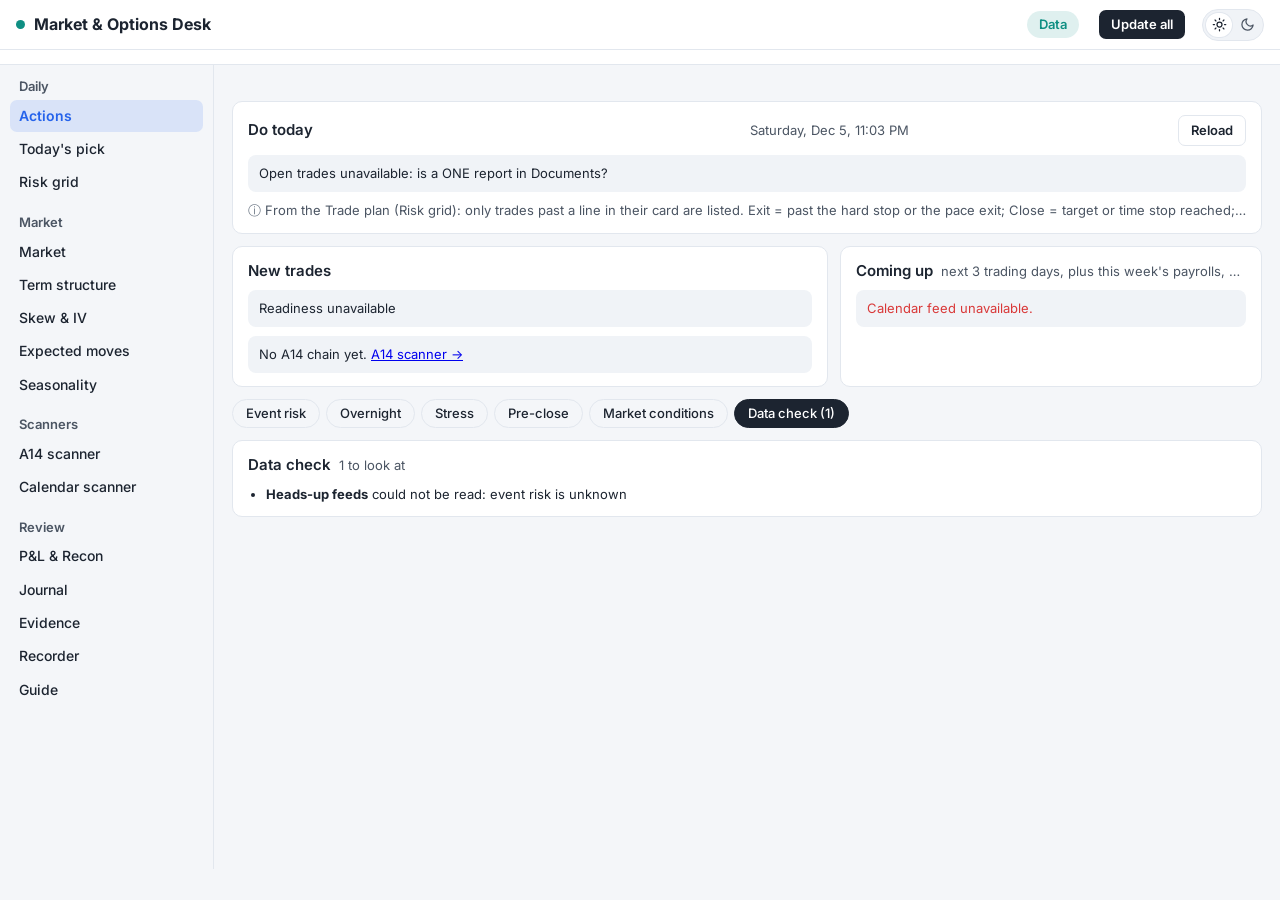
==== web/index.html @ e13d053c "Read either ONE report; add whole positions and frozen R for the journal ONE's Summary and Detail re" ====
<!doctype html>
<html lang="en">
<head>
<meta charset="utf-8">
<meta name="viewport" content="width=device-width,initial-scale=1">
<title>Market &amp; Options Desk</title>
<link rel="icon" href="data:,">
<link rel="stylesheet" href="https://fonts.googleapis.com/css2?family=Inter:wght@400;500;600;700&family=JetBrains+Mono:wght@400;500&display=swap">
<link rel="stylesheet" href="style.css">
<link rel="stylesheet" href="compact.css">
<link rel="stylesheet" href="vixcond.css">
<link rel="stylesheet" href="desk.css">
<script>try { const t = localStorage.getItem("od.theme"); if (t === "light" || t === "dark") document.documentElement.dataset.theme = t; } catch (e) {}</script>
</head>
<body class="desk">
<div class="wrap">
  <header class="top">
    <button type="button" class="ghost" id="navBtn" aria-label="Open menu">☰</button>
    <div class="brand"><span class="bdot"></span><h1>Market &amp; Options Desk</h1></div>
    <button type="button" id="freshBar" class="datapill" title="date of every data source, and the last update">Data</button>
    <div id="cloudSlot"></div>
    <div class="updbox"><button type="button" id="updBtn" title="Refresh every data source now: TWS positions and chains, index bars, ETFs, CBOE, calendar">Update all</button><span class="small" id="updMeta" role="button" tabindex="0" title="click for each source's result"></span></div>
    <button type="button" class="themeBtn" id="themeBtn" role="switch" aria-checked="false" aria-label="Dark mode"><span class="sun"><svg viewBox="0 0 24 24" fill="none" stroke="currentColor" stroke-width="2" stroke-linecap="round"><circle cx="12" cy="12" r="4"/><path d="M12 2v2M12 20v2M4.9 4.9l1.4 1.4M17.7 17.7l1.4 1.4M2 12h2M20 12h2M4.9 19.1l1.4-1.4M17.7 6.3l1.4-1.4"/></svg></span><span class="moon"><svg viewBox="0 0 24 24" fill="none" stroke="currentColor" stroke-width="2" stroke-linecap="round" stroke-linejoin="round"><path d="M21 12.8A9 9 0 1 1 11.2 3a7 7 0 0 0 9.8 9.8z"/></svg></span></button>
  </header>
  <aside class="side" id="sideNav"><nav class="tabs" role="tablist" aria-label="Sections">
      <div class="ngroup" role="group" aria-label="Daily"><span>Daily</span><button role="tab" data-tab="actions" aria-selected="true">Actions<span class="nbadge" id="nb-actions"></span></button><button role="tab" data-tab="pick">Today's pick<span class="nbadge" id="nb-pick"></span></button><button role="tab" data-tab="risk">Risk grid<span class="nbadge" id="nb-risk"></span></button></div>
      <div class="ngroup" role="group" aria-label="Market"><span>Market</span><button role="tab" data-tab="market">Market<span class="nbadge" id="nb-market"></span></button><button role="tab" data-tab="today">Term structure<span class="nbadge" id="nb-today"></span></button><button role="tab" data-tab="skew">Skew &amp; IV<span class="nbadge" id="nb-skew"></span></button><button role="tab" data-tab="em">Expected moves<span class="nbadge" id="nb-em"></span></button><button role="tab" data-tab="season">Seasonality<span class="nbadge" id="nb-season"></span></button></div>
      <div class="ngroup" role="group" aria-label="Scanners"><span>Scanners</span><button role="tab" data-tab="a14">A14 scanner<span class="nbadge" id="nb-a14"></span></button><button role="tab" data-tab="cal">Calendar scanner<span class="nbadge" id="nb-cal"></span></button></div>
      <div class="ngroup" role="group" aria-label="Review"><span>Review</span><button role="tab" data-tab="pnl">P&amp;L &amp; Recon<span class="nbadge" id="nb-pnl"></span></button><button role="tab" data-tab="journal">Journal<span class="nbadge" id="nb-journal"></span></button><button role="tab" data-tab="evidence">Evidence<span class="nbadge" id="nb-evidence"></span></button><button role="tab" data-tab="rec">Recorder<span class="nbadge" id="nb-rec"></span></button><button role="tab" data-tab="guide">Guide<span class="nbadge" id="nb-guide"></span></button></div>
  </nav></aside>
  <div class="readybar" id="readyBar"><span class="lbl">Trade readiness</span><span class="small muted">working it out…</span></div>
  <section class="panel modalp" id="updPanel" hidden><header><h2>Data and updates</h2><button type="button" class="ghost mclose">Close</button></header><div id="freshList"></div><div id="updBody"></div></section>
  <section class="panel modalp" id="rdPanel" hidden><header><h2>Why this size</h2><button type="button" class="ghost mclose">Close</button></header><div id="rdBody"></div><h3>Size rules: term structure × trend</h3><div id="acMatrix"></div></section>

  <!-- MARKET (former Market Desk) -->
  <section class="tab" id="tab-actions">
    <div class="achead" id="acHead"></div>
    <div class="row" id="acFilt" style="gap:12px"></div>
    <div id="acPreLine"></div>
    <div class="grid" id="acGrid">
      <section class="panel c12"><header><h2>Do today</h2><span class="small muted" id="acDoMeta"></span><span class="small muted" id="acWhen" style="margin-left:auto"></span><button type="button" class="ghost" id="acReload">Reload</button></header><div id="acDo"></div>
        <p class="note">From the Trade plan (Risk grid): only trades past a line in their card are listed. Exit = past the hard stop or the pace exit; Close = target or time stop reached; Decide = at the decide line (adjust only if the gates say yes); Exit at next green = slow trade. Flags, not orders: the desk never sends orders.</p></section>
      <section class="panel c7"><header><h2>New trades</h2><span class="small muted" id="acNewMeta"></span></header><div id="acNew"></div><div id="acIdeas"></div></section>
      <section class="panel c5"><header><h2>Coming up</h2><span class="small muted">next 3 trading days, plus this week's payrolls, CPI, FOMC and elections · US dates</span></header><div id="acComing"></div></section>
      <div class="c12"><div class="grid" data-subs data-closed id="acMore">
        <section class="panel c12" data-sub="Event risk"><header><h2>Event risk</h2><span class="small muted" id="acEvMeta"></span></header><div id="acEvent"><div class="state loading">Reading the calendars…</div></div></section>
        <section class="panel c12" data-sub="Overnight"><header><h2>Overnight and pre-session</h2><span class="small muted" id="acNightMeta"></span><button type="button" class="ghost" id="acHdRefresh">Refresh</button></header><div id="acNight"><div class="state loading">Reading futures…</div></div></section>
        <section class="panel c12" data-sub="Stress"><header><h2>Stress signals</h2><span class="small muted" id="acStressMeta"></span></header><div id="acStress"><div class="state loading">Counting signals…</div></div></section>
        <section class="panel c12" data-sub="Pre-close"><header><h2>Pre-close checklist</h2><span class="small muted" id="acPreMeta"></span></header><div id="acPre"><div class="state loading">Reading the book…</div></div></section>
        <section class="panel c12" data-sub="Market conditions"><header><h2>Market conditions</h2><span class="small muted">every signal today, and what entries in the same conditions made since 2009</span></header><div id="acCond"></div></section>
        <section class="panel c12" data-sub="Orders &amp; alerts"><header><h2>Orders &amp; alerts to have in TWS</h2><span class="small muted" id="acOrdMeta">one GTC target close and two price alerts per open trade</span></header><div id="acOrders"></div></section>
        <section class="panel c12" data-sub="Data check"><header><h2>Data check</h2><span class="small muted" id="acChkMeta"></span></header><div id="acChecks"></div></section>
      </div></div>
    </div>
  </section>

  <section class="tab" id="tab-market" hidden>
    <iframe id="mdFrame" src="/market" title="Market" style="width:100%;border:0;display:block;min-height:300px" scrolling="no"></iframe>
  </section>

  <!-- TERM STRUCTURE -->
  <section class="tab" id="tab-today" hidden>
    <div class="strip" id="todayStrip"></div>
    <div class="grid" data-subs id="tab-today-grid">
      <section class="panel c6" data-sub="Now"><header><h2>SPX term structure</h2><span class="small muted">CBOE fixed-maturity vol indices</span></header><div class="chart" id="termCurve"></div><div id="termLegend"></div></section>
      <section class="panel c6" data-sub="Now"><header><h2>VIX / VIX3M</h2><span class="small muted">2 years · dashed lines at 0.834, 0.90 and 1.00</span></header><div class="chart" id="ratioChart"></div><p class="note" id="ratioNote"></p></section>
      <section class="panel c12" data-sub="Gates"><header><h2>Strategy gates</h2><span class="small muted">rule checks folded in from your Calendar-Scanner · information only</span></header><div class="cards" id="gates"></div></section>
      <section class="panel c12" data-sub="History"><header><h2>Front vs 30-day vs 3-month vol</h2><span class="small muted">VIX9D, VIX, VIX3M · 2 years</span></header><div class="chart" id="vixHist"></div><div id="vixLegend"></div></section>
    </div>
  </section>

  <!-- CALENDAR -->
  <section class="tab" id="tab-cal" hidden>
    <div class="panel">
      <form class="row" id="calForm">
        <label class="lbl" for="calSym">Underlying</label>
        <select id="calSym"><option>SPX</option><option>RUT</option></select>
        <label class="lbl" for="calRank">Rank by</label>
        <select id="calRank">
          <option value="contango">Contango (back − front IV)</option>
          <option value="z">Contango z-score (maturity-matched)</option>
          <option value="fwd_premium">Forward premium (fwd vol − front IV)</option>
          <option value="fwd_vs_rv">Forward vol − realized 20d</option>
        </select>
        <label class="lbl" for="fmin">Front DTE</label><input id="fmin" type="number" value="3" min="1" max="120"> – <input id="fmax" type="number" value="45" min="1" max="200">
        <label class="lbl" for="gmin">Gap</label><input id="gmin" type="number" value="5" min="1" max="120"> – <input id="gmax" type="number" value="60" min="1" max="200">
        <button type="submit">Scan</button>
        <span class="small muted" id="calMeta"></span>
      </form>
    </div>
    <div class="grid" data-subs id="tab-cal-grid">
      <section class="panel c5" data-sub="Scanner"><header><h2>Pair heatmap</h2><span class="small muted" id="heatNote">rows = front expiry, columns = back expiry · click a cell</span></header><div class="chart" id="heat"></div><div id="heatLegend"></div></section>
      <section class="panel c7 scrollp" data-sub="Scanner"><header><h2>Top pairs</h2><span class="small muted">click a column to sort · click a row for history</span></header><div id="pairTable"></div><div id="calZNote"></div>
        <p class="note">Contango = back ATM IV − front ATM IV. Forward vol = the vol implied between the two expiries, √((σ²ᵦTᵦ − σ²ꜰTꜰ)/(Tᵦ − Tꜰ)); forward premium = forward vol − front IV. Z-score compares today's contango for the same front/back maturities with the last year: from CBOE's VIX9D…VIX1Y curve for SPX now, and from your own recorded surface once 20 sessions exist (RUT needs recorded history). Debit = ATM put calendar from the snapshot's mids.</p></section>
      <section class="panel modalp" id="pairPanel" hidden><header><h2>Selected pair</h2><button type="button" class="ghost mclose">Close</button></header><div id="pairBox"></div></section>
      <section class="panel c12" data-sub="Gates"><header><h2>Strategy gates</h2></header><div class="cards" id="calGates"></div></section>
      <section class="panel c12" data-sub="Your calendars"><header><h2>Your open calendars</h2><span class="small muted">IV at your own strikes and the releases ahead · information only: the plan, gates and size call don't read it</span></header><div id="calMine"></div></section>
    </div>
  </section>

  <!-- SKEW -->
  <section class="tab" id="tab-skew" hidden>
    <div class="panel"><form class="row" id="skewForm">
      <label class="lbl" for="skSym">Underlying</label><select id="skSym"><option>SPX</option><option>RUT</option></select>
      <label class="lbl" for="skTen">Maturity</label><select id="skTen"><option value="14">14 days</option><option value="30" selected>30 days</option><option value="45">45 days</option><option value="60">60 days</option></select>
      <button type="submit">Show</button><span class="small muted" id="skMeta"></span></form></div>
    <div class="grid" data-subs id="tab-skew-grid">
      <section class="panel c12" data-sub="Metrics"><header><h2>Recorded surface metrics</h2><span class="small muted">from your daily snapshots · z-scores start after 20 sessions</span></header><div class="kv" id="skCur"></div></section>
      <section class="panel c12" data-sub="Metrics"><header><h2>Long-history proxies</h2><span class="small muted">available today: IBKR IV30 (5 years) and CBOE indices</span></header><div class="kv" id="skProxy"></div></section>
      <section class="panel c6" data-sub="Charts"><header><h2>Vol by expiry today</h2><span class="small muted">ATM, 25Δ / 10Δ put, 25Δ call</span></header><div class="chart" id="skTerm"></div><div id="skTermLegend"></div></section>
      <section class="panel c6" data-sub="Charts"><header><h2>History</h2><select id="skHistSel" aria-label="History series"></select></header><div class="chart" id="skHist"></div></section>
    </div>
  </section>

  <!-- RISK GRID -->
  <section class="tab" id="tab-risk" hidden>
    <div class="panel">
      <form class="row" id="riskForm" onsubmit="return false">
        <label class="lbl" for="rkAcct">Account</label><select id="rkAcct"><option value="">All</option></select>
        <label class="lbl" for="rkDays">Date</label><input id="rkDays" type="range" min="0" max="60" value="7" step="1"><span class="mono small" id="rkDaysTxt"></span>
        <label class="lbl" for="rkVol">IV shift</label><input id="rkVol" type="range" min="-10" max="10" value="0" step="1"><span class="mono small" id="rkVolTxt"></span>
        <label class="lbl" for="rkRange">Range ±</label><select id="rkRange"><option value="4">4%</option><option value="6">6%</option><option value="8" selected>8%</option><option value="12">12%</option><option value="20">20%</option></select>
        <label class="lbl" for="rkBeta">RUT beta</label><input id="rkBeta" type="number" value="1.2" min="0" max="3" step="0.1">
        <button id="rkRefresh" type="button">Refresh marks from TWS</button>
        <span class="small muted" id="rkMeta"></span>
      </form>
    </div>
    <div id="rkStale"></div>
    <div class="strip" id="rkStrip"></div>
    <div class="grid" data-subs id="tab-risk-grid">
      <section class="panel c12" data-sub="Open trades"><header><h2>Open trades</h2><span class="small muted">returns as % of ONE margin · today's return = change since the prior close (last session when the market is shut) · click a row for its risk graph</span></header><div id="rkTable"></div></section>
      <section class="panel c12" data-sub="Trade plan"><header><h2>Trade plan</h2><span class="small muted">target, decide line, hard stop, time stop and whether an adjustment is allowed, per open trade · % of ONE margin · flags, not orders</span></header><div id="rkPlan"></div></section>
      <section class="panel c12" data-sub="Capital use"><header><h2>Capital use</h2><span class="small muted">margin and days tied up by DTE at entry · return per day held, against your closed A14s</span></header><div id="rkCapital"></div></section>
      <section class="panel c12" data-sub="Book graph"><header><h2>Whole book vs market move</h2><span class="small muted" id="rkBookNote">SPX moves x%, RUT moves beta × x%, stocks move x%</span></header><div class="chart" id="rkBook"></div><div id="rkBookLegend"></div></section>
      <section class="panel c12" data-sub="What-if"><header><h2>Book what-if</h2><span class="small muted" id="rkWiMeta"></span><label class="lbl" for="rkWiDays">Horizon</label><select id="rkWiDays"><option value="1">1 day</option><option value="7" selected>1 week</option><option value="14">2 weeks</option><option value="30">1 month</option></select></header><div id="rkWi"></div></section>
      <section class="panel c12" data-sub="Gap what-if"><header><h2>Gap what-if</h2><span class="small muted" id="rkGapMeta"></span></header><div id="rkGap"></div></section>
      <div class="c12" data-sub="Trade cards" id="rkGroups"></div>
      <section class="panel modalp" id="rkDetailPanel" hidden><header><h2 id="rkDetailTitle">Trade</h2><button type="button" class="ghost" id="rkClose">Close</button></header><div class="chart" id="rkDetailChart"></div><div id="rkDetailLegend"></div><div id="rkDetailLegs"></div></section>
    </div>

    <p class="note">Positions and trade grouping from your newest ONE report, Summary or Detail; marks and implied vols from TWS (read-only). P&amp;L now = ONE's realised P&amp;L and commissions + open legs at TWS mid. Curves reprice each open leg with Black-Scholes at its own IV (sticky strike), no rates or dividends; the solid line is today, dashed is the chosen date, the thin line is the trade's first expiry. Margin is ONE's figure.</p>
  </section>

  <!-- P&L AND RECONCILIATION (folded in from TWS Matcher) -->
  <!-- TODAY'S PICK -->
  <section class="tab" id="tab-pick" hidden>
    <div class="panel"><form class="row" id="pkForm">
      <label class="lbl" for="pkExit">Exit after</label><input id="pkExit" type="number" value="14" min="2" max="60"> days
      <label class="lbl" for="pkVol">Odds from</label><select id="pkVol"><option value="rv20">realised 20d</option><option value="iv">implied (ATM)</option></select>
      <button type="submit">Update</button><button type="button" class="ghost" id="pkFetch">Fetch chain from TWS</button>
      <span class="small muted" id="pkMeta"></span></form></div>
    <section class="panel"><header><h2>VIX conditions</h2><span class="small muted">what VIX, SPX, RUT and credit are doing now, what followed historically, and the size that implies</span></header><div id="vcBody"></div></section>
    <div id="pkBody"></div>
  </section>

  <!-- EXPECTED MOVES -->
  <section class="tab" id="tab-em" hidden>
    <div class="panel"><div class="row"><button type="button" id="emRefresh">Refresh from TWS</button><span class="small muted" id="emMeta"></span>
      <span class="small muted">Every underlying you hold (open ONE trades + stock positions). 1σ = spot × ATM IV × √(days/365); your strikes are shown in σ from spot.</span></div></div>
    <div class="grid" id="emBody" data-subs></div>
  </section>

  <!-- SEASONALITY -->
  <section class="tab" id="tab-season" hidden>
    <div class="panel"><form class="row" id="seForm">
      <label class="lbl" for="seSym">Index</label><select id="seSym"><option value="SPX">S&amp;P 500</option><option value="NDX">Nasdaq-100</option><option value="RUT">Russell 2000</option><option value="DJI">Dow Jones</option><option value="VIX">VIX (points)</option></select>
      <label class="lbl" for="seYears">Years</label><select id="seYears"><option value="10">last 10</option><option value="20" selected>last 20</option><option value="30">last 30</option><option value="50">last 50</option><option value="0">all</option></select>
      <label class="lbl" for="seCycle">Which years</label><select id="seCycle"><option value="all">every year</option><option value="same">same presidential-cycle year as now</option></select>
      <span class="small muted" id="seMeta"></span></form></div>
    <div class="strip" id="seStrip"></div>
    <div class="grid" data-subs id="tab-season-grid">
      <section class="panel c8" data-sub="Path &amp; ahead"><header><h2>Seasonal path vs this year</h2><span class="small muted">% from the prior year's close, by trading day · hover for the date</span></header><div class="chart" id="sePath"></div><div id="sePathLegend"></div></section>
      <section class="panel c4" data-sub="Path &amp; ahead"><header><h2>From today's date</h2><span class="small muted" id="seFwdNote"></span></header><div id="seFwd"></div></section>
      <section class="panel c6" data-sub="Months"><header><h2>Average month</h2><span class="small muted">mean return · % of years up · realised vol · VIX change</span></header><div id="seMonths"></div></section>
      <section class="panel c6" data-sub="Months"><header><h2>Every year, every month</h2><span class="small muted">monthly return % · this year on top</span></header><div class="tbl" id="seTable"></div></section>
      <section class="panel c6" data-sub="Days &amp; cycle"><header><h2>Turn of the month</h2><span class="small muted">average daily return on the last 5 and first 5 trading days</span></header><div id="seTom"></div></section>
      <section class="panel c6" data-sub="Days &amp; cycle"><header><h2>Weekday · presidential cycle</h2></header><div id="seWd"></div><div id="seCyc" style="margin-top:8px"></div></section>
    </div>
  </section>

  <!-- A14 SCANNER -->
  <section class="tab" id="tab-a14" hidden>
    <div class="panel">
      <form class="row" id="a14Form">
        <label class="lbl" for="a14Sym">Underlying</label><select id="a14Sym"><option value="SPX,RUT">SPX + RUT</option><option>SPX</option><option>RUT</option></select>
        <label class="lbl" for="a14Dmin">DTE</label><input id="a14Dmin" type="number" value="14" min="1" max="200"> – <input id="a14Dmax" type="number" value="45" min="1" max="200">
        <label class="lbl" for="a14Exit" title="days until you plan to close or roll; blank = your typical hold for that entry DTE, from your closed A14s">Exit after</label><input id="a14Exit" type="number" value="" placeholder="your hold" min="1" max="120"> days
        <label class="lbl" for="a14Vol" title="volatility for the odds at the exit date">Odds from</label><select id="a14Vol"><option value="rv20">realised 20d</option><option value="iv">implied (ATM)</option><option value="custom">custom %</option></select><input id="a14VolC" type="number" value="15" min="3" max="80" hidden>
        <label class="lbl" for="a14Cr" title="minimum net credit per lot in points; -1 allows up to a 1-point debit">Min credit</label><input id="a14Cr" type="number" value="-1" step="0.5">
        <label class="lbl" for="a14UpLo" title="where the upper long sits, % from spot">Upper long</label><input id="a14UpLo" type="number" value="-1.5" step="0.5"> to <input id="a14UpHi" type="number" value="1" step="0.5"> %
        <label class="lbl" for="a14Sort">Rank by</label><select id="a14Sort"></select>
        <label class="small"><input type="checkbox" id="a14Usual"> your usual shapes only</label>
        <button type="submit">Scan</button><button type="button" id="a14Fetch">Fetch chain from TWS</button>
      </form>
      <div class="small muted note" id="a14Meta" style="margin-top:6px"></div>
      <div class="small muted note" id="a14DteNote">DTE defaults to 14–45: your closed A14s earned far more per day held there than at 46+ DTE (per-day numbers below, from the Journal). Widen it to compare: the per-day column uses your real holding period for each entry DTE.
        Ranked by default on <b>Since 2009 %/day</b>: each candidate's strikes, in units of today's implied move, rebuilt on every past Friday at the same DTE (in today's VIX/VIX3M band when it has 80+ entries) and managed with your Trade plan exits (+5/+7% target, −20% stop, 2 DTE, slow exit), after costs. The E/risk columns are today's one-path model odds; history is the better guide to how a shape behaves when the market moves.</div>
      <div id="a14Trend" style="margin-top:10px"></div>
    </div>
    <div class="grid" data-subs id="tab-a14-grid">
      <section class="panel c4" data-sub="Scanner"><header><h2>Where the edge is</h2><span class="small muted" id="a14HeatNote"></span></header><div class="chart" id="a14Heat"></div></section>
      <section class="panel c8 scrollp" data-sub="Scanner"><header><h2>Top setups</h2><span class="small muted">put BWB, 1 lot = +1 upper / −2 short / +1 lower · $ per lot · click a column to rank, a row for its risk graph</span></header><div id="a14Table"></div>
        <p class="note">Priced from a live TWS chain (frozen closing quotes outside market hours): own IV from mids off the put-call-parity forward, one smile per expiry, every leg priced from it. The exit scenario holds each strike's IV (sticky strike) and lets time pass; the odds use a lognormal with the chosen volatility, which understates crash risk, so check the −1σ and Stress columns and the risk graph too. Stress = index −5% by the exit date with every strike's IV 5 points higher, a typical sell-off. Exit date = your average days held for that entry DTE (Journal) unless you type one. "Your usual" = upper long within ±1% of spot and short 0.5–3.5% below, like your A14 entries in ONE. Risk = the loss below the lower wing (or the debit, if larger).</p></section>
      <section class="panel modalp" id="a14DetailPanel" hidden><header><h2>Selected setup</h2><button type="button" class="ghost mclose">Close</button></header><div id="a14Detail"></div></section>
      <section class="panel c12" data-sub="Your history"><header><h2>Your A14 history</h2><span class="small muted">entries from your newest ONE report</span></header><div id="a14Hist"><div class="state">Loading…</div></div></section>
    </div>
  </section>

  <section class="tab" id="tab-pnl" hidden>
    <div class="panel"><div class="row">
      <span class="small muted" id="plMeta"></span>
      <button type="button" id="plRefresh">Refresh from TWS</button>
      <label class="lbl" for="plUnit">Show</label><select id="plUnit"><option value="usd">$</option><option value="pct">% of NAV</option></select>
    </div></div>
    <div class="strip" id="plStrip"></div>
    <div class="grid" data-subs id="tab-pnl-grid">
      <section class="panel c12" data-sub="Weekly"><header><h2>Weekly P&amp;L by account · change in NAV</h2><span class="small muted">Change in each account's net liquidation value, Monday–Friday (US dates) · % of NAV at the start of the week · hover a cell for its days and IBKR's own daily figure</span></header><div id="plWeekly"></div></section>
      <section class="panel c6" data-sub="Weekly"><header><h2>Monthly</h2><span class="small muted">same daily P&amp;L, by calendar month</span></header><div id="plMonthly"></div></section>
      <section class="panel c6" data-sub="Weekly"><header><h2>NAV</h2><span class="small muted">at each close, from IBKR's statement where Flex has it, so it can differ from the TWS capture in the strip above</span></header><div class="chart" id="plNav"></div><div id="plNavLegend"></div></section>
      <section class="panel c12" data-sub="Today"><header><h2>Today by ticker</h2><span class="small muted">In account currency (AUD) · marked to market: each contract's value now minus its value at the last close, plus cash from today's fills · <span id="plTickerNote"></span></span></header><div class="tcards" id="plTicker"></div></section>
      <section class="panel c12" data-sub="Reconciliation"><header><h2>Reconciliation · ONE vs IBKR</h2><span class="small muted" id="rcMeta"></span></header><div id="rcBody"></div></section>
      <section class="panel c12" data-sub="Fills &amp; ONE import"><header><h2>Fills · last 7 days</h2><span class="small muted">every IBKR execution this app has seen, kept even after TWS forgets them · matched to your open ONE trades</span></header>
        <div class="row" id="oneImport"></div><div id="rcFills"></div></section>
    </div>
    <p class="note">History: 27 Aug – 9 Oct from TWS Matcher's captures, then recorded by this app every session (final capture 16:15 ET; overnight refreshes settle that session's NAV). A session neither app captured shows in the weekly notes; its P&amp;L lands in the next captured day. US market holidays are not counted.</p>
  </section>

  <!-- JOURNAL -->
  <section class="tab" id="tab-journal" hidden>
    <div class="panel"><div class="row">
      <select id="jnStrategy"></select><select id="jnTicker"></select><select id="jnGroup"></select>
      <select id="jnResult"><option value="">wins and losses</option><option value="win">wins</option><option value="loss">losses</option></select>
      <input type="text" id="jnSearch" placeholder="search name, note or trade id" style="max-width:260px">
      <span class="small muted" id="jnMeta"></span>
    </div></div>
    <div class="strip" id="jnStrip"></div>
    <div class="grid" data-subs id="tab-journal-grid">
      <section class="panel c4" data-sub="Trades"><header><h2>Closed trades</h2><span class="row" style="gap:6px"><select id="jnSort" aria-label="Sort"><option value="date">newest first</option><option value="pnl">biggest win first</option><option value="worst">biggest loss first</option><option value="ret">best return first</option></select><span class="small muted" id="jnCount"></span></span></header>
        <div class="jlist" id="jnList"></div><span class="small muted">click a folder to fold it · ↑ ↓ to move through trades</span></section>
      <section class="panel c8" data-sub="Trades"><header><h2 id="jnDetailTitle">Select a trade</h2></header><div id="jnDetailBody"></div></section>
      <section class="panel c7" data-sub="Overview"><header><h2>Cumulative P&amp;L of closed trades</h2><span class="small muted">by close date (US)</span></header><div class="chart" id="jnCum"></div></section>
      <section class="panel c5" data-sub="Overview"><header><h2>Days held vs return</h2><span class="small muted">colour = strategy · size = margin · hover for the note</span></header><div class="chart" id="jnScatter"></div></section>
      <section class="panel c5" data-sub="Overview"><header><h2>By strategy</h2><span class="small muted">total P&amp;L · trades · win rate · average return</span></header><div id="jnStrat"></div></section>
      <section class="panel c7" data-sub="Overview"><header><h2>By month and strategy</h2></header><div id="jnMonths"></div></section>
      <section class="panel c12" data-sub="Overview"><header><h2>Capital pace by month closed</h2><span class="small muted">return on margin per day held · entry DTE · days held · against your pace target</span></header><div id="jnPace"></div></section>

    </div>
  </section>

  <!-- EVIDENCE -->
  <section class="tab" id="tab-evidence" hidden>
    <div class="panel"><form class="row" onsubmit="return false"><label class="lbl" for="evNextDay"><input type="checkbox" id="evNextDay"> Next-day entry</label><span class="small muted" id="evLagNote">conditions and backtest fills on the same close</span></form></div>
    <div class="grid" data-subs id="tab-evidence-grid">
      <section class="panel c12" data-sub="Summary"><header><h2>Your calendar-family trades vs conditions at entry</h2><span class="small muted" id="evMeta"></span></header>
        <div class="kv" id="evStrat"></div><div class="chart" id="evStratChart"></div><p class="note" id="evNote"></p></section>
      <section class="panel c7" data-sub="Summary"><header><h2>Entry condition vs P&amp;L</h2><select id="evFeat" aria-label="Condition"></select></header><div class="chart" id="evScatter"></div>
        <div class="legend"><span><i class="box" style="background:var(--up)"></i>winner</span><span><i class="box" style="background:var(--down)"></i>loser</span><span class="muted">dot size = |P&amp;L|</span></div></section>
      <section class="panel c5" data-sub="Summary"><header><h2>Which condition separated losers?</h2></header><div id="evFeatTable"></div></section>
      <section class="panel c12" data-sub="Trades"><header><h2>Trades</h2><span class="small muted">losers first</span></header><div id="evTrades"></div></section>
      <section class="panel c12" data-sub="Since 2009"><header><h2>Your rules replayed since 2009 (model backtest)</h2><span class="small muted" id="btMeta"></span><button type="button" class="ghost" id="btRefresh">Recompute</button></header><div id="btSummary"><div class="state">Loading…</div></div></section>
      <section class="panel c12" data-sub="Since 2009"><header><h2>A14: exit rules by entry DTE</h2><span class="small muted">every Friday entry, after costs</span></header><div id="btRules"></div></section>
      <section class="panel c12" data-sub="Since 2009"><header><h2>Year by year</h2><span class="small muted">average return per trade by entry year, after costs · hover a bar for the numbers · 2026 outlined</span></header>
        <div class="grid" style="gap:10px"><div class="c4"><h3 class="small">A14 SPX 45 DTE (revised exits)</h3><div class="chart" id="btYrA14SPX"></div></div><div class="c4"><h3 class="small">A14 RUT 45 DTE (revised exits)</h3><div class="chart" id="btYrA14RUT"></div></div><div class="c4"><h3 class="small">SPX calendar, every weekday (card exits)</h3><div class="chart" id="btYrCal"></div></div></div></section>
      <section class="panel c7" data-sub="Since 2009"><header><h2>A14 by term structure at entry</h2><select id="btBandSel" aria-label="Underlying and DTE"></select></header><div id="btBands"></div></section>
      <section class="panel c5" data-sub="Since 2009"><header><h2>Worst A14 entries (no stop)</h2></header><div id="btWorst"></div></section>
      <section class="panel c7" data-sub="Since 2009"><header><h2>TimeEdge calendar by VIX/VIX3M at entry</h2><span class="small muted">card exits</span></header><div id="btCal"></div></section>
      <section class="panel c5" data-sub="Since 2009"><header><h2>Re-centring by rule vs leaving it</h2></header><div id="btManaged"></div></section>
      <section class="panel c12" data-sub="Next-day check"><header><h2>Same-close vs next-day entry</h2><span class="small muted">the same signals, filled one session later · after costs</span></header><div id="btNext"><div class="state">Loading…</div></div></section>
    </div>
  </section>

  <!-- RECORDER -->
  <section class="tab" id="tab-rec" hidden>
    <div class="grid">
      <section class="panel c6"><header><h2>Recorder</h2></header>
        <div class="kv" id="recKv"></div>
        <div class="row"><button id="btnRecord" type="button">Record now</button><button id="btnHist" type="button" class="ghost">Refresh CBOE history</button><button id="btnTws" type="button" class="ghost">Test TWS connection</button><span class="small" id="recMsg"></span></div>
        <p class="note">Records SPX and RUT once per US session at the scheduled time while this app and TWS are running. Connects with a separate client ID, read-only. A recording takes about 2 minutes.</p></section>
      <section class="panel c6"><header><h2>Data held</h2></header><div id="recInv"></div></section>
      <section class="panel c12" id="snapPanel"><header><h2>Cloud snapshot</h2><span class="small muted">your trade views on the GitHub copy, encrypted on this laptop with your passphrase</span></header>
        <div class="kv" id="snapKv"></div>
        <form class="row" id="snapKeyForm" autocomplete="off"><label class="lbl" for="snapP1">Passphrase</label><input type="password" id="snapP1" autocomplete="new-password" minlength="12" style="width:200px">
          <label class="lbl" for="snapP2">Again</label><input type="password" id="snapP2" autocomplete="new-password" minlength="12" style="width:200px">
          <button type="submit">Set passphrase</button><button type="button" class="ghost" id="snapPub">Publish now</button><span class="small" id="snapMsg"></span></form>
        <p class="note">What goes up: Risk grid with the last TWS marks, Trade plan, Capital use, Journal, Evidence, P&amp;L &amp; Recon, account summary, the last recorded calendar / skew / expected-move / A14 scans (default settings) and today's pick. Account numbers, e-mail addresses and local paths are replaced before encryption; the passphrase never leaves this laptop and is not stored (only a key derived from it, in data/). The ciphertext is pushed to the repo's <i>snapshot</i> branch automatically whenever something it shows changes (at most every 20 minutes); the cloud page asks for the passphrase once per browser session. Use at least 12 characters, ideally four or more unrelated words: the ciphertext is public, so the passphrase is the only protection. Setting a new passphrase re-encrypts on the next publish and locks every browser that remembered the old one.</p></section>
      <section class="panel c12" id="flexPanel"><header><h2>IBKR Flex statements</h2><span class="small muted">official daily NAV, deposits and commissions, read once a day</span></header>
        <div class="kv" id="flexKv"></div>
        <form class="row" id="flexKeyForm" autocomplete="off"><label class="lbl" for="flexToken">Token</label><input type="password" id="flexToken" autocomplete="off" style="width:260px">
          <label class="lbl" for="flexQuery">Query ID</label><input type="text" id="flexQuery" inputmode="numeric" autocomplete="off" style="width:110px">
          <button type="submit">Save and import</button><button type="button" class="ghost" id="flexRun">Import now</button><span class="small" id="flexMsg"></span></form>
        <p class="note">The token and Query ID stay on this laptop in data/ and go only to IBKR; the desk can't show them again, so saving new ones replaces them. A statement can only be read: it can't trade. Each day's statement comes out the next morning, and <i>Update all</i> collects it. Its NAV replaces the desk's own capture of that day, and its deposits and transfers come off the P&amp;L. A token lasts at most a year: when it expires this panel turns red and <i>Data check</i> flags it.</p></section>
      <section class="panel c12"><header><h2>Log</h2></header><pre class="log" id="recLog"></pre></section>
    </div>
  </section>
  <!-- GUIDE -->
  <section class="tab guide" id="tab-guide" hidden>
    <div class="panel">
      <h2>Start in three steps</h2>
      <div class="steps">
        <div><b>1</b><h3>Read the size</h3><p>The ribbon at the top gives the size for new trades today. Press <i>Why</i> for the reasons and the size rules.</p></div>
        <div><b>2</b><h3>Work through Actions</h3><p><i>Do today</i> lists the trades past a line, <i>New trades</i> says what's open, <i>Coming up</i> shows the next 3 trading days, plus any payrolls, CPI, FOMC or election later in the week. The ribbon's <i>Event risk</i> chip opens the heads-up tabs.</p></div>
        <div><b>3</b><h3>Place orders in TWS</h3><p>You place every order yourself. The desk only reads from TWS: it never sends, changes or cancels an order.</p></div>
      </div>
      <nav class="gtoc">
        <a href="#g-start">Set-up</a><a href="#g-daily">Daily routine</a><a href="#g-ready">Trade readiness</a><a href="#g-heads">Event risk &amp; overnight</a><a href="#g-market">Market</a><a href="#g-vol">Term structure, Calendar scanner, Skew</a>
        <a href="#g-risk">Risk grid</a><a href="#g-em">Expected moves</a><a href="#g-a14">A14 scanner</a><a href="#g-pnl">P&amp;L &amp; Recon</a>
        <a href="#g-evid">Evidence &amp; Recorder</a><a href="#g-gloss">Glossary</a><a href="#g-trouble">If something looks wrong</a>
      </nav>
    </div>

    <div class="grid" data-subs id="tab-guide-grid">
      <section class="panel c6" id="g-start" data-sub="Start here"><header><h2>Set-up</h2></header>
        <ol>
          <li><b>It starts on its own</b> from login, at <span class="mono">http://127.0.0.1:8810</span>. Opening TradingView or TWS opens the page.</li>
          <li><b>TWS must be running</b> for live data. Without it the desk shows the last saved data and falls back to free sources.</li>
          <li><b>Update all</b> refreshes every source in turn. It also runs by itself every 15 minutes while the US market is open and hourly otherwise. The Data pill shows each source's date and last result.</li>
          <li><b>ONE:</b> export the Summary or Detail Report each day to Documents. The desk reads whichever is newest for your book; the Journal's fill-level figures (entry risk, peak risk, adjustments) come from the newest Detail Report.</li>
          <li><b>Finding your way:</b> the sidebar badges show what's live and ⓘ notes open on a click. The sun and moon switch sets light or dark mode.</li>
          <li><b>Cloud copy:</b> market views are public. Your trades stay locked until you press the snapshot chip at the top and enter your passphrase. They are as of the snapshot, and Update all, TWS refreshes and the Recorder are laptop only.</li>
        </ol>
      </section>

      <section class="panel c6" id="g-daily" data-sub="Start here"><header><h2>Daily routine (10 minutes)</h2></header>
        <ol>
          <li><b>Ribbon</b>: read the size for each structure, and the <i>Event risk</i> chip beside it (green, amber or red, with the stress count and any alerts). If the Data pill is amber, something is older than the last close.</li>
          <li><b>Actions</b>: work down <i>Do today</i>, <i>New trades</i> and <i>Coming up</i>. Under them, the <i>Event risk</i>, <i>Overnight</i>, <i>Stress</i>, <i>Pre-close</i>, <i>Market conditions</i>, <i>Orders &amp; alerts</i> and <i>Data check</i> tabs open on a click, and a second click closes them. Data check opens by itself when something is out of date; Pre-close opens by itself from 14:30 to 16:00 ET.</li>
          <li><b>P&amp;L &amp; Recon</b>: <i>Reconciliation</i> should say <i>Quantities match</i> for both accounts. If not, fix ONE before trusting the Risk grid.</li>
          <li><b>Risk grid</b>: check P&amp;L now, Delta per 1% and Worst in range. <b>Expected moves</b> shows where your short strikes sit from spot.</li>
          <li><b>Opening something new?</b> Start at <b>Today's pick</b>, then use the Calendar or A14 scanner for alternatives.</li>
          <li><b>After the US close</b> the desk records by itself: surface at 15:40 ET, then expected moves and the A14 chain, final NAV at 16:15 ET.</li>
        </ol>
      </section>

      <section class="panel c6" id="g-ready" data-sub="Tabs"><header><h2>Trade readiness — the size call</h2></header>
        <ol>
          <li>One question, one answer: how big should new premium-selling trades be today? Full, three-quarter, half, quarter, or stand aside.</li>
          <li>Every input speaks the same language: <b>how often SPX fell 5% or more within the next 21 sessions</b> after days like today (normally about 17%). Inputs: the VIX level, the active VIX conditions, the five Market warnings with history since 2010, and sector rotation (offense vs defense).</li>
          <li>The verdict uses the <b>highest</b> of those odds (they overlap, so adding them would double count): under 17% full, 17–23% three-quarter, 23–30% half, 30%+ or a sit-out condition (HYG −1.5% day, VIX 40+) stand aside.</li>
          <li>Each structure can then step down for your own rules and the 2009–2026 backtest: A14 when the index is below its 20-day average, VIX/VIX3M is 0.90+ (flat: one step; backwardation: stand aside) or RUT premium is thin; calendars stand aside at VIX/VIX3M 0.90+ and step down below the 20-day average or into CPI / FOMC / payrolls / PCE / GDP.</li>
          <li><b>One VIX/VIX3M scale everywhere</b>: ≤ 0.834 steep contango (calm; the best calendar zone since 2009), 0.834–0.90 normal, 0.90–1.00 flat (stress building; A14 size down, calendars avoid), ≥ 1 backwardation. <b>Two trends everywhere</b>: short-term = vs the 20-day average, long-term = vs the 200-day.</li>
          <li>It reflects history, not a forecast: rougher odds have also come with higher average returns (selling after drops), so treat it as position sizing, not direction.</li>
        </ol>
      </section>
      <section class="panel c6" id="g-heads" data-sub="Tabs"><header><h2>Event risk, overnight, stress</h2></header>
        <ol>
          <li><b>Information only.</b> None of this changes the size call, the gates, the rankings or Today's pick. It's there because a calm-looking market at the close can still gap on what reports that night.</li>
          <li><b>Event risk</b>: red when over 15% of the S&amp;P 500 reports within 24 trading hours, or payrolls, CPI, FOMC or an election falls inside them. Amber at 5% or more, a top-10 name reporting, another high-impact release, or a top-tier release or over 15% inside 48 trading hours. Weekends and market holidays don't count. With a feed down and nothing else to flag it reads Unknown, never green.</li>
          <li><b>Overnight</b>: ES, NQ and RTY against their own price at the cash close (alert over 0.75%), VIX futures front vs second month at the last settlement, and the top 10 names out of hours (alert over 5%). <b>Leader spillover</b>: a top-10 name or SMH down 3σ or 7% in a day flags next-day risk; other leaders are listed without raising an alert. A break warns about the next session, so its alert ends at that session's close; the table keeps the row, marked expired.</li>
          <li><b>Stress</b>: how many of 11 signals are firing across the vol curve, breadth and cross-assets, with the last 30 sessions. It's a separate count from the Market warnings (of 6). Amber at 3, red at 5.</li>
          <li><b>Pre-close</b>: event risk, net gamma, the ±2σ overnight P&amp;L and, when event risk is red, a reference price for a put spread. It opens by itself from 14:30 to 16:00 ET.</li>
        </ol>
      </section>
      <section class="panel c6" id="g-pick" data-sub="Tabs"><header><h2>Today's pick</h2></header>
        <ol>
          <li><b>VIX conditions</b> (top): the VIX inputs on their own (their chance of a 5% drop; the size call is the readiness bar), the live readings (VIX, VIX − realised, VVIX, VIX9D/VIX, RVX − VIX, SPX vs its 200-day, HYG), and each active condition with what followed it historically (next 21 days, chance of a 5% drop vs normal). Sit-out conditions: HYG −1.5% day, VIX 40+. Cautions: backwardation, negative premium, SPX below 200-day, VIX jumping into highs, VVIX high with calm VIX, complacent sell-offs, VIX9D above VIX, thin RUT premium. Opportunities: backwardation just ended, rich premium, rich RUT premium, HV7, VIX up 5 days running. Open "All conditions" for the full history table. The Market tab's Overview shows which conditions are on, with a link here.</li>
          <li>It compares four choices: <b>put calendar</b> (time spread) or <b>A14 put BWB</b> (single expiry), on <b>SPX</b> or <b>RUT</b>.</li>
          <li>Each gets the best setup from the same TWS chain, held for your <i>Exit after</i> days (a calendar at most to the day before its front expiry), with the same odds.</li>
          <li><b>Edge / day</b> = expected P&amp;L at exit as % of risk, per day held — so structures held for different times compare fairly.</li>
          <li>Your own rules are checked: calendars need VIX/VIX3M below 0.90, the index above its 20-day average and the TimeEdge / Triple / TimeZone gates; A14 wants the index above its 20-day average. ✓ / ✕ shows each.</li>
          <li>The <b>pick</b> = the best edge among setups passing all your rules. If none pass, it says so — size down or wait.</li>
          <li><i>Update all</i> refreshes the chain, and it also runs by itself after the close. Open <i>Next best</i> for alternatives.</li>
        </ol>
      </section>
      <section class="panel c6" id="g-market" data-sub="Tabs"><header><h2>Market tab</h2></header>
        <ol>
          <li><b>Regime / Market warnings</b> — same rules as your Market Warnings v2 Pine script. Count of 6; 3 or more is a warning cluster. The odds behind the size call use the five with history since 2010.</li>
          <li><b>Breadth</b> — % of S&amp;P 500 and Nasdaq-100 stocks above their 20/50/200-day averages. Below 20 = washed out, above 80 = stretched. "Narrow" = index up on few stocks.</li>
          <li><b>Volatility</b> — VIX with bands, the term structure (9D→1Y), implied vs realised (option sellers are paid when implied is above realised), and VIX/VIX3M for the year. The blue line at 0.834 is the edge of steep contango, the amber line at 0.90 the calendar gate.</li>
          <li><b>Sectors</b> — three plain-English reads: risk appetite (offense vs defense sectors — falling often comes before volatility picks up), how broad leadership is, and whether RUT-heavy sectors are beating SPY (helps choose SPX vs RUT). The chart tracks offense ÷ defense; bars rank each sector against SPY.</li>
          <li><b>Calendar</b> — US economic events; toggle Medium / High / Both.</li>
          <li><b>Accounts</b> — balances and today's fills for every sub-account.</li>
          <li>Auto-refresh is set at the top (default every 10 minutes); <i>Refresh</i> forces it.</li>
        </ol>
      </section>

      <section class="panel c6" id="g-vol" data-sub="Tabs"><header><h2>Term structure, Calendar scanner, Skew &amp; IV</h2></header>
        <ol>
          <li><b>Term structure</b> — today's SPX vol curve and the TimeEdge / Triple Calendar / TimeZone entry rules with ✓/✕ for each check.</li>
          <li><b>Calendar scanner</b> — pick SPX or RUT and how to rank (contango, contango z-score, forward premium, forward vol − realised). Press <i>Scan</i>.</li>
          <li>Read the <b>heatmap</b>: rows = front expiry, columns = back expiry, green = better. Click a cell to see that pair's history. In the Top pairs table, hover the # badge for why a pair ranks there. Click a row: below its contango history is the calendar's risk graph with your 15% / 20% stops and the overnight move that hits each. The strategy gates also check VIX/VIX3M below 0.90, the index above its 20-day average and no CPI / FOMC / payrolls / PCE / GDP within 3 days, the same rules as the readiness bar.</li>
          <li>Rule of thumb from the 2009–2026 backtest: calendars below VIX/VIX3M 0.90 with the index above its 20-day average; avoid 0.90+ and downtrends. (The old "avoid ≤ 0.834" rule came from your June 2–4 2026 losses, which the backtest reproduces; over 17 years that band was otherwise the best zone.)</li>
          <li><b>Releases</b> column — CPI, FOMC, payrolls, PCE and GDP between today and the front expiry; amber when it includes CPI, FOMC or payrolls. FOMC dates come from the Fed, the rest from TradingView about 30 days out, so "+?" or "unknown" means the front runs past what is known. Click a row for <b>IV at each strike</b>: front, back, spread and forward vol vs RV20. <b>Your calendars</b> shows the same for open calendars at their own strikes. All of this is information: gates, ranking, Today's pick and the size call don't use it.</li>
          <li><b>Skew &amp; IV</b> — ATM IV, put skew and their z-scores. |z| ≥ 2 = unusual. z-scores fill in as daily recordings accumulate (20 sessions).</li>
        </ol>
      </section>

      <section class="panel c6" id="g-risk" data-sub="Tabs"><header><h2>Risk grid</h2></header>
        <ol>
          <li><i>Update all</i> refreshes the marks; <b>Refresh marks from TWS</b> does only this tab (under a minute). The time of the marks shows next to the button.</li>
          <li>Pick an <b>Account</b> or leave All. Move the <b>Date</b> slider to see the P&amp;L curve on a future date; <b>IV shift</b> to stress volatility; <b>Range</b> for how far the market moves; <b>RUT beta</b> for how much more RUT moves than SPX.</li>
          <li>The <b>strip</b> on top: P&amp;L now, Delta per 1% move, Theta per day, Vega, and the worst outcome in the range on the chosen date.</li>
          <li><b>Open trades</b> table — click a header to sort, a row for its large risk graph and legs. "% / day" = total return on margin ÷ days in trade.</li>
          <li><b>IBKR Flex</b> (Recorder tab) — paste a token and Query ID once and the desk reads IBKR's official statements each morning: daily NAV up to a year back, deposits and transfers, and the commission on every fill. TWS has none of these for past days. Official NAV is exact over weeks, but a single day can swing and reverse on IBKR's closing marks, so today's change still compares the desk's own captures.</li>
          <li><b>Cloud snapshot</b> (Recorder tab) — set a passphrase once and the laptop pushes an encrypted copy of the trade views (risk grid with the last marks, trade plan, journal, evidence, P&amp;L, last scans) to the GitHub copy whenever they change. On the cloud page, press the snapshot chip at the top and enter the passphrase to unlock them; everything there is as of the snapshot time shown, nothing is live.</li>
          <li><b>Trade plan</b> — every open trade with card rules gets one action, checked in this order: hard stop → target → time stop → slow (under half your pace target after 3+ weeks, or 25% past your usual hold) → decide line → hold. A14: target +5% (entered at 21 DTE or less) or +7%, decide line −6%, hard stop −10%, out at 2 DTE; Allantis the same with +7%. Calendars follow the card (TimeEdge +5% / −15% / 1 DTE, TimeZone +5% / −5% / 7 DTE) with one adjustment, then exit. <i>Adjust?</i> applies gates from your own adjustment history: never above +3%; only when red or the underlying is ±1.5% from entry; reshape only above 21 DTE (10–21: roll out or close). The detail panel shows the levels in dollars and the ±1.5% band. Adjustment counts come from the newest ONE Detail Report in Documents or Downloads. The table's <i>Plan</i> column carries the same action.</li>
          <li><b>Capital use</b> — your pace target (what your closed 22–45 DTE A14s earned per day, about 0.41%) against the book: <i>pace now</i> (theta per day ÷ margin, what each trade earns from here) and <i>% / day so far</i>. Trades under half the target from here, or so far after 3+ weeks, are listed as <b>slow</b> with the margin they tie up and the daily gap to target; <i>past usual hold</i> marks trades held 25% longer than your closed A14s with the same entry DTE. The trade table has a <i>Pace now</i> column with fast / slow tags. The Journal's Overview shows the same pace by month closed.</li>
          <li><b>Whole book</b> chart — every trade added together against a % market move.</li>
          <li><b>Gap what-if</b> — the book at the next open for gaps of ±1.5% and ±2.5%, and at where futures are now, with the VIX down 3, flat, up 3 or up 6, in total and per account. RUT moves 1.2 × the SPX gap on the ± rows; the Futures row uses RTY's own move.</li>
          <li><b>What-if</b> — the whole book at ±1σ and ±2σ with IV down 3, unchanged, or up 5 or 10 points, at a horizon you pick (σ comes from the VIX). Below it, per account: SPX-weighted delta, the worst cell, and the excess liquidity left after it. That figure is a best case, because the margin requirement also rises in a real move.</li>
          <li><b>Health line</b> — on each trade card, in the detail panel and in Do today: total against stop and target, days in trade against your usual hold, short strikes in σ, and whether an adjustment is allowed. Short strikes turn amber only when spot is 0.5σ or more through one, since around the short is a BWB's best zone.</li>
        </ol>
        <p class="note">P&amp;L now = ONE's realised P&amp;L + open legs at TWS mid. Margin and % use ONE's margin figure.</p>
      </section>

      <section class="panel c6" id="g-season" data-sub="Tabs"><header><h2>Seasonality</h2></header>
        <ol>
          <li>Pick the <b>index</b> (S&amp;P 500, Nasdaq-100, Russell 2000, Dow), how many <b>years</b>, and whether to use every year or only years in the same presidential-cycle position as now.</li>
          <li><b>Path &amp; ahead</b>: the average and median path of the year vs this year so far; the table shows what happened over the next 5–63 trading days from today's date in past years — mean, how often up, the 10th-percentile and worst outcome, and realised vol in that window (highlighted when above the yearly norm).</li>
          <li>Use it for timing and sizing: a weak or high-vol seasonal window is a reason to size down short-put risk or pick shorter expiries; compare its realised vol with today's implied vol on Expected moves.</li>
          <li><b>Months</b>: average return, % of years up, realised vol and VIX change by month, plus every year's monthly returns. <b>Days &amp; cycle</b>: turn-of-month, weekday and presidential-cycle stats.</li>
        </ol>
      </section>
      <section class="panel c6" id="g-em" data-sub="Tabs"><header><h2>Expected moves</h2></header>
        <ol>
          <li><i>Update all</i> refreshes these; <b>Refresh from TWS</b> does only this tab (about a minute). It also runs by itself after the close.</li>
          <li>Each underlying you hold gets a card: the <b>cone</b> chart (±1σ dark band, ±2σ light band) with your strikes as dots (red = short, green = long).</li>
          <li>The table lists each expiry: ATM IV, straddle price, the <b>1σ move</b> and the 1σ / 2σ price ranges. <span class="chip">held</span> marks expiries you are in.</li>
          <li><b>Your strikes (σ from spot)</b>: e.g. <span class="mono">−16 7625P −0.9σ</span> = you are short 16 of the 7625 put, 0.9 standard deviations below spot for that expiry.</li>
          <li>How to use it: about 68% of outcomes fall inside ±1σ by expiry. A short strike inside −0.5σ is close to the action; outside −1.5σ is far. The 1-day move at the top is the typical daily swing.</li>
        </ol>
      </section>

      <section class="panel c12" id="g-a14" data-sub="A14 scanner"><header><h2>A14 scanner (put BWBs on SPX and RUT)</h2></header>
        <div class="two">
          <ol>
            <li><b>Fresh chain:</b> <i>Update all</i> refreshes it, and it also runs by itself after the close. Outside market hours it uses Friday's / yesterday's closing quotes.</li>
            <li><b>Check the trend panel first.</b> Your own A14s entered above the 20-day average made more than those entered below it, but both made money. In the 2009–2026 model, below the average with VIX/VIX3M between 0.834 and 0.90 was the best A14 cell, so the readiness bar doesn't step down for it there; in steep contango (rare) or a flat term structure it still does. See the size rules in the ribbon's <i>Why</i> pop-up.</li>
            <li><b>Set the filters:</b> Underlying, DTE window (default 14–45, where your A14s earned the most per day held), <i>Exit after</i> (leave blank to use your typical hold for each entry DTE, from your closed A14s), <i>Odds from</i> (realised 20-day vol is the default), <i>Min credit</i> (−1 allows up to a 1-point debit), <i>Upper long</i> range in % from spot. Press <b>Scan</b>.</li>
            <li><b>Read the heatmap</b> ("Where the edge is"): rows = expiries, columns = short strike % below spot, greener = better expected return. Click a cell to filter the table to it.</li>
            <li><b>Pick from the table.</b> Rank by <i>E/risk per day</i> (default; rows tagged <b>fast</b> meet your pace target, <b>slow</b> earn under half of it), E/risk (capital use — divides by your real holding period, so it compares short and long expiries fairly), <i>Stress loss</i> (smallest loss in a −5%, IV +5 sell-off first), θ/risk, P(profit) or profit/risk. Tick <i>your usual shapes only</i> to match how you normally build them. <b>Hover the # badge</b> for why a setup ranks there: what it is ranked on, its strengths (For) and what to check (Watch).</li>
            <li><b>Click a row</b> for its risk graph: today, after your exit days, and at expiry, with the ±1σ zone shaded. Check the <b>−1σ at exit</b> and <b>Stress at exit</b> losses before placing it (red dashed line = the exit curve with IV 5 points higher). A setup marked <i>fragile</i> loses more than half its risk in the stress.</li>
            <li>Build it in ONE / TWS yourself — the desk never sends orders.</li>
          </ol>
          <div>
            <h3>Reading a row</h3>
            <ul class="gl">
              <li><b>Strikes</b> 2820 / 2790 / 2740 = +1 upper put, −2 short puts, +1 lower put (per lot).</li>
              <li><b>Wings</b> 30/50 = upper wing 30 points, lower wing 50 points.</li>
              <li><b>Credit</b> + = you receive money (no loss if the market rallies); − = debit.</li>
              <li><b>Risk</b> = the loss if the market finishes below the lower wing.</li>
              <li><b>E/risk</b> = expected P&amp;L at your exit date as % of risk. <b>P(profit)</b> = chance of being in profit then.</li>
              <li><b>Profit zone at exit</b> = the spot range (from today) where you are in profit on your exit date.</li>
              <li><b>Short σ</b> = how far below spot the short strike is, in standard deviations to expiry.</li>
              <li><span class="chip">your usual</span> = like your past A14 entries. <span class="chip pos">trend ↑</span> / <span class="chip wrn">below 20d</span> = the underlying's trend now.</li>
            </ul>
            <p class="note">The odds assume normal-shaped moves, which understate crash risk. Treat the ranking as a shortlist, not a signal. "Your A14 history" at the bottom shows how your own past entries did by DTE.</p>
          </div>
        </div>
      </section>

      <section class="panel c6" id="g-pnl" data-sub="Tabs"><header><h2>P&amp;L &amp; Recon</h2></header>
        <ol>
          <li><b>Top strip</b> — change in NAV per account since the last close (IBKR's own day figure shown underneath for reference only).</li>
          <li><b>Weekly P&amp;L grid</b> — change in account value each week; switch $ / %. Hover a cell for its days. "4/5 days captured" = a day was missed and folded into the next one.</li>
          <li>Deposits or withdrawals? With IBKR Flex connected (Recorder tab) they come off the P&amp;L by themselves. Without it, add them to <span class="mono">config.json → risk → cash_flows</span>, otherwise they count as P&amp;L.</li>
          <li><b>Today by ticker</b> — each position's value now vs the last close, plus today's fills.</li>
          <li><b>Reconciliation</b> — must say <i>Quantities match</i>. A quantity difference means ONE and IBKR disagree on what you hold: the row says what to do. <i>Cost-basis differences</i> (collapsed) are normal and need nothing.</li>
          <li><b>ONE import file</b> — pick the date and press the account's CSV button, then import it in ONE (the link-to-positions step is still manual).</li>
          <li><b>Fills</b> — every fill the desk has seen, matched to your ONE trades, timed in ET and Melbourne. Rows with the same contract and time are parts of one order (<i>part 1/2</i>), each with its own execId (hover a row) and commission.</li>
        </ol>
      </section>

      <section class="panel c6" id="g-journal" data-sub="Tabs"><header><h2>Trade journal</h2></header>
        <ol>
          <li>Built from your newest ONE report, Summary or Detail — every closed trade, no extra work.</li>
          <li><b>Trades</b>: the list on the left is grouped into folders by strategy (click a folder to fold it; sort by date, win, loss or return; ↑ ↓ to move). Pick a trade and the right side shows it in full: result, days in trade, expiry, P&amp;L fluctuation, entry conditions, adjustments, a large chart of the index through the trade (solid = entry strikes, dotted = strikes added later, orange = adjustment days), the marked P&amp;L path when recorded, and the legs.</li>
          <li>The note is suggested from the data (speed, adjustments, drawdown survived, entry conditions). Edit it in the box and press Save note; Use the suggestion puts the generated note back.</li>
          <li>P&amp;L fluctuation: the price swing for every trade; trades open from mid-October 2026 also get the true worst/best marked P&amp;L (the desk records each open trade at every session close).</li>
          <li>Filter by strategy, ticker, account or result, or search names and notes. Click a card for the full detail: entry conditions, price path chart, marked P&amp;L path, and every leg.</li>
          <li><b>Overview</b>: cumulative P&amp;L, days held vs return, totals by strategy, and P&amp;L by month and strategy.</li>
        </ol>
      </section>
      <section class="panel c6" id="g-evid" data-sub="Tabs"><header><h2>Evidence and Recorder</h2></header>
        <ol>
          <li><b>Evidence</b> — every closed calendar-family trade against the market conditions on its entry day. Use it to test a rule before trusting it.</li>
          <li><b>Evidence → Since 2009</b> — your A14 shape and the TimeEdge calendar replayed on every entry day since late 2009 with the model that matched your ONE fills, after costs: exit rules by DTE, results by VIX/VIX3M band and trend, the worst entries, and re-centring by rule. This is where the calendar gate (VIX/VIX3M below 0.90, index above its 20-day average) and the A14 −20% stop come from. Recomputed after each new close.</li>
          <li><b>Sample sizes</b> — every Evidence and Actions result shows its trade count; ⚑ marks under 20 trades, and bars that thin are faded. <b>Next-day entry</b>, at the top of Evidence, reads conditions one close earlier and fills the backtest one session after the signal, the entry you could really make. <b>Next-day check</b> puts the two side by side. The size call and Actions stay on the same-close run.</li>
          <li><b>Recorder</b> — records the SPX/RUT option surface every weekday at 15:40 ET (needs the app and TWS running). <i>Record now</i> does it by hand; <i>Test TWS connection</i> checks the link; the log shows what happened.</li>
          <li><b>Data held</b> lists how much history exists. Your own surface history grows by one day each session.</li>
        </ol>
      </section>

      <section class="panel c6" id="g-gloss" data-sub="Glossary &amp; help"><header><h2>Glossary</h2></header>
        <ul class="gl">
          <li><b>DTE</b> — days to expiry. <b>DIT</b> — days in trade.</li>
          <li><b>σ (sigma)</b> — one standard deviation of the expected move; spot × IV × √(days/365).</li>
          <li><b>IV / RV</b> — implied volatility (priced by options) / realised volatility (what the index actually did, 20 days).</li>
          <li><b>VIX/VIX3M</b> — 30-day vs 3-month vol. Below 1 = contango (normal); at or above 1 = backwardation (stress).</li>
          <li><b>Contango</b> (calendars) — back-month IV minus front-month IV. <b>Forward vol</b> — the vol implied between two expiries.</li>
          <li><b>BWB</b> — broken-wing butterfly: lower wing wider than the upper. <b>A14</b> — your put-BWB strategy on SPX/RUT.</li>
          <li><b>Delta per 1%</b> — $ change for a 1% market move. <b>Theta</b> — $ per day from time decay. <b>Vega</b> — $ per 1 vol point.</li>
          <li><b>NAV</b> — net liquidation value of the account (AUD, the base currency).</li>
          <li><b>z-score</b> — how unusual today is vs recent history; beyond ±2 is rare.</li>
          <li><b>Frozen quotes</b> — closing prices TWS returns when the market is shut.</li>
        </ul>
      </section>

      <section class="panel c12" id="g-trouble" data-sub="Glossary &amp; help"><header><h2>If something looks wrong</h2></header>
        <div class="tbl"><table><thead><tr><th>What you see</th><th>What to do</th></tr></thead><tbody>
          <tr><td>The page didn't open with TradingView / TWS</td><td>Open <span class="mono">http://127.0.0.1:8810</span> yourself. If it doesn't load, run <span class="mono">Start Options Desk.cmd</span> in the options-desk folder.</td></tr>
          <tr><td>"No marks" / "TWS not reachable"</td><td>Start TWS and log in, wait 90 seconds, then press Update all. Check TWS → API settings allow connections on port 7496.</td></tr>
          <tr><td>Red "ONE export is …h old" banner</td><td>Export a fresh ONE report. Differences may just be trades not yet in ONE.</td></tr>
          <tr><td>Risk grid trades out of date</td><td>Export a fresh ONE report to Documents, then reload the page.</td></tr>
          <tr><td>Recon shows quantity differences</td><td>Usually a fill not yet entered in ONE, or an expired/assigned leg. Use the ONE import CSV or fix the trade in ONE.</td></tr>
          <tr><td>A week's P&amp;L looks too big</td><td>Check for a deposit. Connect IBKR Flex in the Recorder tab, or add it under <span class="mono">risk.cash_flows</span> in config.json.</td></tr>
          <tr><td>A14 scanner / Expected moves look stale</td><td>Press Update all. The time of the data is shown next to each tab's button.</td></tr>
          <tr><td>Market charts show "no data"</td><td>Press Refresh on the Market tab. Breadth builds in the background after start-up (a few minutes).</td></tr>
          <tr><td>Anything else</td><td>Look in <span class="mono">options-desk\data\desk.log</span> on the laptop.</td></tr>
        </tbody></table></div>
      </section>
    </div>
  </section>

</div>
<div id="tip" hidden></div>
<script src="subtabs.js"></script>
<script src="charts.js"></script>
<script src="app.js"></script>
<script src="risk.js"></script>
<script src="pnl.js"></script>
<script src="plan.js"></script>
<script src="vixcond.js"></script>
<script src="readiness.js"></script>
<script src="pick.js"></script>
<script src="season.js"></script>
<script src="journal.js"></script>
<script src="backtest.js"></script>
<script src="heads.js"></script>
<script src="actions.js"></script>
  <script src="update.js"></script>
</body>
</html>
---- web/style.css ----
/* Options Desk: same desk palette as Market Desk. Up/down = teal/red, warning = fuchsia. */
:root{
  --bg:#f4f6f9; --panel:#ffffff; --ink:#1c2430; --muted:#4b5563; --faint:#6b7684; --line:#e2e7ee; --grid:#eef1f5; --soft:#f0f3f7;
  --accent:#2563eb; --up:#0f8f83; --down:#d93838; --warn:#a16207; --info:#2563eb;
  --s1:#2a78d6; --s2:#eb6834; --s3:#1baf7a; --s4:#7a5af0;
  --f-display:"Inter",system-ui,-apple-system,"Segoe UI",sans-serif;
  --f-body:"Inter",system-ui,-apple-system,"Segoe UI",sans-serif;
  --f-mono:"JetBrains Mono",ui-monospace,"Cascadia Mono",Consolas,monospace;
  color-scheme:light;
}
@media (prefers-color-scheme: dark){:root:not([data-theme="light"]){
  --bg:#0c1015; --panel:#141a21; --ink:#e6ebf1; --muted:#a7b3c1; --faint:#6b7684; --line:#26303b; --grid:#1e262f; --soft:#1a222b;
  --accent:#5b9bf5; --up:#2fbfa9; --down:#ff6b6b; --warn:#e0a83e; --info:#5b9bf5;
  --s1:#3987e5; --s2:#d95926; --s3:#199e70; --s4:#9085e9; color-scheme:dark}}
:root[data-theme="dark"]{
  --bg:#0c1015; --panel:#141a21; --ink:#e6ebf1; --muted:#a7b3c1; --faint:#6b7684; --line:#26303b; --grid:#1e262f; --soft:#1a222b;
  --accent:#5b9bf5; --up:#2fbfa9; --down:#ff6b6b; --warn:#e0a83e; --info:#5b9bf5;
  --s1:#3987e5; --s2:#d95926; --s3:#199e70; --s4:#9085e9; color-scheme:dark}
.themeBtn{min-width:5.5em}
*{box-sizing:border-box}
[hidden]{display:none!important}
body{margin:0;background:var(--bg);color:var(--ink);font-family:var(--f-body);font-size:14px;line-height:1.45}
.wrap{max-width:1400px;margin:0 auto;padding:14px 16px 40px;display:flex;flex-direction:column;gap:14px}
h1,h2{font-family:var(--f-display);font-weight:600;margin:0;letter-spacing:.01em}
h1{font-size:28px} h2{font-size:16px;text-transform:uppercase;letter-spacing:.07em}
h3{font-family:var(--f-display);font-weight:600;font-size:13px;text-transform:uppercase;letter-spacing:.07em;color:var(--muted);margin:0}
.muted{color:var(--muted)} .small{font-size:13px}
.mono,td.n{font-family:var(--f-mono);font-variant-numeric:tabular-nums}
header.top{display:flex;flex-wrap:wrap;justify-content:space-between;align-items:center;gap:12px}
.tabs{display:flex;flex-wrap:wrap;border:1px solid var(--line);border-radius:5px;overflow:hidden}
.tabs button{background:transparent;color:var(--muted);border:0;border-radius:0;padding:8px 14px}
.tabs button+button{border-left:1px solid var(--line)}
.tabs button[aria-selected="true"]{background:var(--ink);color:var(--panel)}
button{font:inherit;font-family:var(--f-display);font-weight:600;letter-spacing:.05em;text-transform:uppercase;font-size:13px;background:var(--ink);color:var(--panel);border:0;border-radius:4px;padding:7px 14px;cursor:pointer}
button.ghost{background:transparent;color:var(--ink);border:1px solid var(--line)}
button:disabled{opacity:.5;cursor:default}
button:focus-visible,select:focus-visible,input:focus-visible,th:focus-visible,tr:focus-visible{outline:2px solid var(--accent);outline-offset:2px}
select,input[type=number]{font:inherit;font-size:13px;background:var(--panel);color:var(--ink);border:1px solid var(--line);border-radius:4px;padding:5px 7px}
input[type=number]{width:4.5em;font-family:var(--f-mono)}
.lbl{font-family:var(--f-display);font-size:13px;text-transform:uppercase;letter-spacing:.08em;color:var(--muted)}
.big{font-family:var(--f-display);font-weight:700;font-size:26px;line-height:1.05}
.row{display:flex;flex-wrap:wrap;gap:8px;align-items:center}
.grid{display:grid;grid-template-columns:repeat(12,minmax(0,1fr));gap:14px}
.panel{background:var(--panel);border:1px solid var(--line);border-radius:6px;padding:14px;display:flex;flex-direction:column;gap:12px;min-width:0}
.panel>header{display:flex;justify-content:space-between;align-items:baseline;gap:8px;flex-wrap:wrap}
.c5{grid-column:span 5}.c6{grid-column:span 6}.c7{grid-column:span 7}.c12{grid-column:span 12}
@media (max-width:1100px){.c5,.c6,.c7{grid-column:span 12}}
.strip{display:grid;grid-template-columns:repeat(auto-fit,minmax(170px,1fr));gap:1px;background:var(--line);border:1px solid var(--line);border-radius:6px;overflow:hidden}
.strip>div{background:var(--panel);padding:12px 14px;display:flex;flex-direction:column;gap:4px;min-width:0}
.chart{position:relative;width:100%;min-width:0}
.chart svg{display:block;width:100%;overflow:visible}
.chart text{font-family:var(--f-mono);font-size:13px;fill:var(--faint)}
.chart .lab{font-family:var(--f-body);font-size:13px;fill:var(--ink)}
.legend{display:flex;flex-wrap:wrap;gap:4px 14px;font-size:13px;color:var(--muted)}
.legend span{display:inline-flex;align-items:center;gap:6px}
.legend i{width:14px;height:3px;border-radius:2px;display:inline-block}
.legend i.box{height:10px;width:10px;border-radius:2px}
#tip{position:fixed;z-index:10;pointer-events:none;background:var(--ink);color:var(--panel);font-size:13px;line-height:1.4;padding:6px 9px;border-radius:4px;max-width:300px;box-shadow:0 4px 14px rgba(0,0,0,.25)}
#tip b{font-family:var(--f-mono);font-weight:500}
#tip .sw{display:inline-block;width:8px;height:8px;border-radius:2px;margin-right:5px;vertical-align:middle}
.tbl{overflow-x:auto}
table{border-collapse:collapse;width:100%;font-size:13px}
th{font-family:var(--f-display);font-weight:600;text-transform:uppercase;letter-spacing:.05em;font-size:13px;color:var(--muted);text-align:left;padding:6px 8px;border-bottom:1px solid var(--line);white-space:nowrap}
th.sort{cursor:pointer} th.sort[aria-sort]{color:var(--ink)}
td{padding:5px 8px;border-bottom:1px solid var(--soft);white-space:nowrap}
td.n,th.n{text-align:right}
tr.click{cursor:pointer} tr.click:hover td{background:var(--soft)} tr.sel td{background:color-mix(in srgb,var(--accent) 14%,transparent)}
.pos{color:var(--up)} .neg{color:var(--down)} .wrn{color:var(--warn)} .acc{color:var(--accent)}
.chip{display:inline-block;font-family:var(--f-display);font-weight:600;font-size:13px;letter-spacing:.05em;text-transform:uppercase;padding:2px 7px;border-radius:3px;border:1px solid currentColor;white-space:nowrap}
.state{padding:9px 11px;border-radius:4px;background:var(--soft);font-size:13px}
.state.err{color:var(--down)}
.kv{display:grid;grid-template-columns:repeat(auto-fit,minmax(170px,1fr));gap:10px}
.kv>div{display:flex;flex-direction:column;gap:2px;padding:9px 11px;background:var(--soft);border-radius:4px;min-width:0}
.kv b{font-family:var(--f-display);font-weight:600;font-size:21px}
.cards{display:grid;grid-template-columns:repeat(auto-fill,minmax(300px,1fr));gap:12px}
.card{border:1px solid var(--line);border-radius:5px;padding:11px 13px;display:flex;flex-direction:column;gap:7px;border-left-width:5px}
.card.pass{border-left-color:var(--up)} .card.fail{border-left-color:var(--down)}
.card ul{margin:0;padding-left:0;list-style:none;display:flex;flex-direction:column;gap:3px;font-size:13px}
.note{font-size:13px;color:var(--muted);max-width:95ch;margin:0}
pre.log{margin:0;font-family:var(--f-mono);font-size:13px;background:var(--soft);padding:10px;border-radius:4px;max-height:320px;overflow:auto;white-space:pre-wrap}
.zchip{font-family:var(--f-mono);font-size:13px;padding:1px 6px;border-radius:3px}
@media (prefers-reduced-motion:no-preference){.loading{animation:pulse 1.4s ease-in-out infinite}@keyframes pulse{50%{opacity:.45}}}

/* risk grid */
.rgrid{display:grid;grid-template-columns:repeat(auto-fill,minmax(300px,1fr));gap:12px}
.rcard{border:1px solid var(--line);border-radius:5px;padding:10px 12px;display:flex;flex-direction:column;gap:5px;min-width:0;cursor:pointer;background:var(--panel)}
.rcard:hover,.rcard:focus-visible{border-color:var(--accent)}
.rcard .hd{display:flex;justify-content:space-between;align-items:baseline;gap:8px}
.rcard .nm{font-weight:600;font-size:13px;overflow:hidden;text-overflow:ellipsis;white-space:nowrap}
.greeks{display:flex;flex-wrap:wrap;gap:4px 12px;font-family:var(--f-mono);font-size:13px;color:var(--muted)}
.acct{display:flex;flex-direction:column;gap:12px;margin-top:14px}
.acct>header{display:flex;justify-content:space-between;align-items:baseline;flex-wrap:wrap;gap:8px}
input[type=range]{accent-color:var(--accent);width:130px}
a.btnlink{font-family:var(--f-display);font-weight:600;letter-spacing:.05em;text-transform:uppercase;font-size:13px;color:var(--ink);border:1px solid var(--line);border-radius:4px;padding:5px 10px;text-decoration:none}
a.btnlink:hover,a.btnlink:focus-visible{border-color:var(--accent);outline:none}
input[type=date]{font:inherit;font-size:13px;background:var(--panel);color:var(--ink);border:1px solid var(--line);border-radius:4px;padding:4px 6px}

/* expected moves / A14 scanner */
.two{display:grid;grid-template-columns:minmax(0,1fr) minmax(0,1fr);gap:14px;align-items:start}
.two.stack{grid-template-columns:minmax(0,4fr) minmax(0,8fr)}
@media (max-width:1100px){.two{grid-template-columns:minmax(0,1fr)}}
@media (max-width:1500px){.two.stack{grid-template-columns:minmax(0,1fr)}}
.tag{display:inline-flex;align-items:center;gap:4px;font-family:var(--f-mono);font-size:13px;background:var(--soft);border:1px solid var(--line);border-radius:3px;padding:1px 6px;margin:1px 0;white-space:nowrap}
.tag.neg{border-color:color-mix(in srgb,var(--down) 55%,var(--line))}
.tag.pos{border-color:color-mix(in srgb,var(--up) 55%,var(--line))}
tr.held td{background:color-mix(in srgb,var(--accent) 6%,transparent)}
th.sorted{color:var(--ink);text-decoration:underline}
details summary{cursor:pointer;margin:10px 0 6px}
.minibar{display:inline-block;width:56px;height:8px;background:var(--soft);border-radius:2px;position:relative;vertical-align:middle;margin-right:6px;overflow:hidden}
.minibar>span{position:absolute;inset:0 auto 0 0;background:var(--info,var(--s1))}

/* guide */
.guide ol{margin:0;padding-left:1.4em;display:flex;flex-direction:column;gap:7px}
.guide ol li::marker{font-family:var(--f-display);font-weight:600;color:var(--accent)}
.guide ul.gl{margin:0;padding-left:1.1em;display:flex;flex-direction:column;gap:5px}
.guide p{margin:8px 0 0}
.gtoc{display:flex;flex-wrap:wrap;gap:6px;margin-top:10px}
.gtoc a{font-size:13px;color:var(--ink);text-decoration:none;border:1px solid var(--line);border-radius:3px;padding:3px 9px;background:var(--soft)}
.gtoc a:hover{border-color:var(--accent)}
.guide section[id^="g-"]{scroll-margin-top:12px}

.rank{display:inline-block;min-width:1.9em;text-align:center;font-family:var(--f-mono);font-size:13px;padding:1px 5px;border-radius:3px;background:var(--soft);border:1px solid var(--line);cursor:help}
tbody tr:nth-child(-n+3) .rank{background:color-mix(in srgb,var(--up) 22%,var(--panel));border-color:color-mix(in srgb,var(--up) 50%,var(--line))}
---- web/compact.css ----
/* Compact layout shared by the desk and the Market page: denser spacing so each view fits one screen. */
[hidden]{display:none!important}
body{font-size:13px;line-height:1.38}
.wrap{max-width:1760px;padding:8px 14px 16px;gap:8px}
h1{font-size:21px}
h2{font-size:13.5px}
.grid{gap:8px}
.panel{padding:9px 11px;gap:7px}
.strip>div{padding:7px 10px;gap:2px}
.strip .big{font-size:19px}
.kv{gap:6px}
.kv>div{padding:6px 9px}
.kv b{font-size:17px}
table{font-size:13px}
th{padding:4px 6px;font-size:13px}
td{padding:3px 6px}
.note{font-size:13px}
.tabs button{padding:6px 11px}
header.top{gap:8px}
header.top .muted.small{display:none}
button{padding:5px 11px;font-size:13px}
input,select{padding:3px 6px}
.legend{gap:10px;font-size:13px}
.cards{gap:8px}
.card{padding:8px 10px}

/* sub-tabs */
.subnav{display:flex;flex-wrap:wrap;gap:4px;margin:0 0 -2px}
.subnav button{background:transparent;color:var(--muted);border:1px solid var(--line);border-radius:4px;padding:4px 11px;font-size:13px}
.subnav button[aria-selected="true"]{background:var(--accent);border-color:var(--accent);color:var(--panel)}
.subnav button:hover{border-color:var(--accent)}

/* today's pick */
.pickbar{display:grid;grid-template-columns:minmax(0,1fr) minmax(0,1.2fr);gap:12px;align-items:center;background:var(--panel);border:1px solid var(--line);border-left:4px solid var(--accent);border-radius:6px;padding:9px 12px;margin-bottom:8px}
.pickbar .big{display:block;font-family:var(--f-display);font-weight:600;font-size:20px}
.pickbar ul{margin:0;padding-left:16px;font-size:13px}
.pgrid{display:grid;grid-template-columns:3.2em minmax(0,1fr) minmax(0,1fr);gap:8px}
.phead{font-family:var(--f-display);font-weight:600;text-transform:uppercase;letter-spacing:.06em;font-size:13px;color:var(--muted);align-self:end}
.pside{font-family:var(--f-display);font-weight:600;font-size:17px;writing-mode:vertical-rl;transform:rotate(180deg);text-align:center;align-self:center}
.pcell{background:var(--panel);border:1px solid var(--line);border-radius:6px;padding:9px 11px;display:flex;flex-direction:column;gap:6px;min-width:0}
.pcell.top{border-color:var(--accent);box-shadow:0 0 0 1px var(--accent)}
.kv.mini{grid-template-columns:repeat(auto-fit,minmax(118px,1fr))}
.kv.mini b{font-size:15px}
ul.checks{margin:0;padding-left:0;list-style:none;font-size:13px;display:flex;flex-direction:column;gap:2px}
@media (max-width:900px){.pgrid{grid-template-columns:minmax(0,1fr)}.pside,.phead{display:none}.pickbar{grid-template-columns:minmax(0,1fr)}}

/* account cards side by side (reconciliation) */
.acctgrid{display:grid;grid-template-columns:repeat(auto-fit,minmax(460px,1fr));gap:8px;align-items:start}
.acard{border:1px solid var(--line);border-radius:6px;padding:8px 10px;display:flex;flex-direction:column;gap:6px;min-width:0;background:var(--panel)}
.acard.ok{border-left:3px solid var(--up)}
.acard.diff{border-left:3px solid var(--down)}

/* detail pop-ups: open over the current view instead of on another sub-tab */
.modalp{position:fixed;z-index:60;top:5vh;left:50%;transform:translateX(-50%);width:min(1180px,94vw);max-height:90vh;overflow:auto;
  box-shadow:0 0 0 100vmax rgba(0,0,0,.55),0 12px 40px rgba(0,0,0,.4)}
/* tall tables scroll inside their panel so the page fits the screen */
.scrollp .tbl{max-height:calc(100vh - 330px);overflow:auto}
.scrollp thead th{position:sticky;top:0;background:var(--panel);z-index:1}

/* sector read */
.readlist{display:flex;flex-direction:column;gap:6px}
.read{display:flex;flex-direction:column;gap:1px;padding:6px 9px;border-left:3px solid var(--line);background:var(--soft);border-radius:3px;font-size:13px}
.read.rd-pos{border-left-color:var(--up)} .read.rd-wrn{border-left-color:var(--warn)}
.rsrow{display:grid;grid-template-columns:3.4em minmax(0,1fr) 5.5em;gap:8px;align-items:center;font-size:13px;padding:1px 0}
.rstrack{position:relative;height:10px;background:var(--soft);border-radius:2px}
.rstrack i{position:absolute;top:0;bottom:0;border-radius:2px}
.rstrack em{position:absolute;left:50%;top:-2px;bottom:-2px;width:1px;background:var(--faint)}
.c3{grid-column:span 3}.c4{grid-column:span 4}.c8{grid-column:span 8}.c9{grid-column:span 9}
@media (max-width:1100px){.c3,.c4,.c8,.c9{grid-column:span 12}}
.tcards{display:grid;grid-template-columns:repeat(auto-fit,minmax(430px,1fr));gap:8px;align-items:start}
.tcards .card{min-width:0}
.tcards .tbl{overflow:visible}
.tcards td,.tcards th{white-space:nowrap}
/* tooltips above pop-ups */
#tip{z-index:200!important}
/* data freshness strip */
.freshbar{display:flex;flex-wrap:wrap;gap:4px;align-items:center;flex:1 1 auto;justify-content:center}
.fchip{font-size:13px;padding:1px 6px;border:1px solid var(--line);border-radius:3px;color:var(--muted);background:var(--soft)}
.fchip b{font-family:var(--f-mono);font-weight:500;color:var(--ink)}
.fchip.st{border-color:var(--down);color:var(--down)} .fchip.st b{color:var(--down)}
/* trade readiness bar */
.readybar{display:flex;flex-wrap:wrap;gap:6px 10px;align-items:center;background:var(--panel);border:1px solid var(--line);border-radius:6px;padding:6px 10px}
.rdsize{font-family:var(--f-display);font-weight:600;font-size:17px}
.rdwhy{flex:1 1 280px;min-width:0}
.rdchip{font-size:13px;padding:1px 7px;border:1px solid var(--line);border-radius:3px;background:var(--soft)}
/* trade journal */
.jcards{display:grid;grid-template-columns:repeat(auto-fill,minmax(300px,1fr));gap:8px;max-height:calc(100vh - 290px);overflow:auto;padding-right:4px}
.jcard{border:1px solid var(--line);border-left:3px solid var(--line);border-radius:6px;padding:7px 9px;display:flex;flex-direction:column;gap:4px;background:var(--panel);cursor:pointer;min-width:0}
.jcard.w{border-left-color:var(--up)} .jcard.l{border-left-color:var(--down)}
.jcard:hover{border-color:var(--accent)}
.jmeta{display:flex;flex-wrap:wrap;gap:3px 10px;color:var(--muted)}
.jnote{font-size:13px;background:var(--soft);border-radius:3px;padding:4px 7px;cursor:text}
.swing{display:grid;grid-template-columns:minmax(0,1fr) auto;gap:8px;align-items:center}
.swing .rstrack b{position:absolute;top:-3px;bottom:-3px;width:2px;background:var(--ink)}
.dot{display:inline-block;width:8px;height:8px;border-radius:2px;margin-right:5px;vertical-align:middle}
/* journal list + detail */
.jlist{max-height:calc(100vh - 300px);overflow:auto;display:flex;flex-direction:column;gap:2px;padding-right:3px}
.jfh{display:flex;justify-content:space-between;align-items:center;width:100%;background:var(--soft);color:var(--ink);border:1px solid var(--line);border-radius:4px;padding:5px 8px;text-transform:none;letter-spacing:0;font-family:var(--f-body);font-weight:400;font-size:13px}
.jrow{display:grid;grid-template-columns:3.4em minmax(0,1fr) 3.4em 5.2em 4.6em;gap:6px;align-items:center;padding:4px 8px;border-radius:3px;cursor:pointer;font-size:13px;border-left:2px solid transparent}
.jrow:hover{background:var(--soft)} .jrow.sel{background:color-mix(in srgb,var(--accent) 16%,transparent);border-left-color:var(--accent)}
.jrow span{min-width:0;overflow:hidden;text-overflow:ellipsis;white-space:nowrap}
.jbar{position:relative;height:6px;background:var(--soft);border-radius:2px} .jbar i{position:absolute;top:0;bottom:0;border-radius:2px}
.jnedit{display:flex;flex-direction:column;gap:4px;margin:8px 0}
.jnedit textarea{font:inherit;font-size:13px;background:var(--panel);color:var(--ink);border:1px solid var(--line);border-radius:4px;padding:6px 8px;resize:vertical}
.updbox{display:flex;align-items:center;gap:6px;flex:0 0 auto}
#updMeta{cursor:pointer;display:inline-flex;align-items:center;gap:5px;white-space:nowrap}
#updBtn:disabled{opacity:.7;cursor:progress}
---- web/vixcond.css ----
/* VIX conditions panel */
.vchead{display:grid;grid-template-columns:minmax(0,15em) minmax(0,1fr);gap:12px;align-items:center}
.vchead>div:first-child{display:flex;flex-direction:column;gap:2px}
.vcsize{font-family:var(--f-display);font-weight:600;font-size:22px;line-height:1.1}
.vcrs{display:flex;flex-wrap:wrap;gap:5px}
.vcr{display:inline-flex;flex-direction:column;padding:3px 8px;border:1px solid var(--line);border-radius:4px;background:var(--soft);min-width:5.6em}
.vcr span{font-size:13px;color:var(--muted)}
.vcr b{font-family:var(--f-mono);font-size:13px}
.vcr.w{border-color:var(--warn)} .vcr.w b{color:var(--warn)}
.vclist{display:grid;grid-template-columns:repeat(auto-fit,minmax(420px,1fr));gap:6px;margin-top:8px}
.vcc{border-left:3px solid var(--line);background:var(--soft);border-radius:3px;padding:6px 9px;display:flex;flex-direction:column;gap:2px;font-size:13px}
.vck{font-family:var(--f-display);font-weight:600;font-size:13px;color:var(--muted)}
@media (max-width:900px){.vchead{grid-template-columns:minmax(0,1fr)}}
---- web/desk.css ----
/* Calm layout, loaded last on the desk and the Market page. Red and green numbers = direction (up or down). Outlined chips
   = a warning or caution, so one never reads as a down day. Filled teal = OK, blue = size or selection. Sentence case,
   nothing under 13px except chart axes. */
body{font-size:14px;line-height:1.45}
:focus-visible{outline:2px solid var(--accent);outline-offset:1px}
h1,h2,h3,th,button,.lbl,.chip,.phead,a.btnlink{text-transform:none;letter-spacing:0}
h2{font-size:15px;font-weight:600}
h3{font-size:14px;font-weight:600;color:var(--ink)}
.lbl{font-size:13px;font-weight:500}
th{font-size:13px;font-weight:600}
button,a.btnlink{font-size:13px;font-weight:600;border-radius:7px;padding:5px 12px}
input,select{border-radius:6px}
.panel{border-radius:10px;padding:13px 15px;gap:9px}
.grid{gap:12px}
.chip{border:0;border-radius:999px;font-size:13px;padding:1px 9px;background:var(--soft);color:var(--ink)}
.chip.pos{background:color-mix(in srgb,var(--up) 15%,transparent);color:var(--up)}
.chip.neg{background:transparent;box-shadow:inset 0 0 0 1.5px var(--down);color:var(--down)}
.chip.wrn{background:transparent;box-shadow:inset 0 0 0 1.5px var(--warn);color:var(--warn)}
.sz{color:var(--accent)}
.state{border-radius:8px}
.kv>div{border-radius:8px}
.subnav{gap:6px;margin:12px 0}
.subnav button{border-radius:999px;font-size:13px;font-weight:500;padding:4px 13px;color:var(--ink)}
.subnav button[aria-selected="true"]{background:var(--ink);border-color:var(--ink);color:var(--panel)}
.tab>.subnav:first-child,.c12>.subnav:first-child{margin-top:0}

.steps{display:grid;grid-template-columns:repeat(auto-fit,minmax(220px,1fr));gap:10px;margin:9px 0 11px}
.steps>div{display:grid;grid-template-columns:auto 1fr;column-gap:10px;padding:11px 13px;background:var(--soft);border-radius:8px}
.steps b{grid-row:span 2;display:grid;place-items:center;width:26px;height:26px;border-radius:50%;background:var(--accent);color:var(--panel)}
.steps h3{align-self:center}
.steps p{margin:3px 0 0}
.rsx{white-space:nowrap;overflow:hidden;text-overflow:ellipsis}
.achead{display:flex;flex-wrap:wrap;align-items:baseline;gap:2px 10px;margin:0 0 12px}
.achead b{font-size:24px;font-weight:700}
.capped:not(.all) .xrow{display:none}
.capped>button{margin-top:8px}
.regime{border-left-color:var(--faint)}

/* long explanations: one quiet line, click to read the rest */
.note{display:-webkit-box;-webkit-box-orient:vertical;-webkit-line-clamp:1;overflow:hidden;cursor:pointer;max-width:none}
.note::before{content:"ⓘ ";color:var(--faint)}
.note.open{display:block;cursor:default;max-width:95ch}
.panel>header>.small.muted{flex:1 1 0;min-width:0;white-space:nowrap;overflow:hidden;text-overflow:ellipsis}
.panel>header>h2{flex:0 0 auto}

/* ------ shell (desk only): one top bar, sticky readiness ribbon, grouped sidebar ------ */
.desk .wrap{max-width:none;padding:0;display:grid;grid-template-columns:214px minmax(0,1fr);gap:0;align-items:start}
.desk header.top{grid-column:1/-1;position:sticky;top:0;z-index:40;display:flex;flex-wrap:nowrap;justify-content:flex-start;align-items:center;gap:10px;
  min-height:50px;padding:7px 16px;background:var(--panel);border-bottom:1px solid var(--line)}
.brand{display:flex;align-items:center;gap:9px;margin-right:auto;min-width:0}
.brand h1{font-size:16px;font-weight:700;white-space:nowrap;overflow:hidden;text-overflow:ellipsis}
.bdot{width:9px;height:9px;border-radius:50%;background:var(--up);flex:none}
#navBtn{display:none;padding:4px 9px;flex:none}
.datapill{display:inline-flex;align-items:center;gap:6px;background:color-mix(in srgb,var(--up) 13%,transparent);color:var(--up);border:0;border-radius:999px;padding:4px 12px;
  font-size:13px;font-weight:600;white-space:nowrap;flex:none}
.datapill.st{background:color-mix(in srgb,var(--warn) 16%,transparent);color:var(--warn)}
.updbox{gap:7px}
#updMeta{color:var(--muted);font-size:13px}
.themeBtn{min-width:0;display:inline-flex;gap:2px;padding:3px;border-radius:999px;background:var(--soft);border:1px solid var(--line);color:var(--muted);flex:none}
.themeBtn span{display:grid;place-items:center;width:26px;height:24px;border-radius:999px}
.themeBtn svg{width:15px;height:15px}
.themeBtn[aria-checked="false"] .sun,.themeBtn[aria-checked="true"] .moon{background:var(--panel);color:var(--ink);box-shadow:0 0 0 1px var(--line)}

.desk .readybar{grid-column:1/-1;position:sticky;top:50px;z-index:30;flex-wrap:nowrap;gap:9px;border:0;border-bottom:1px solid var(--line);border-radius:0;padding:7px 16px;background:var(--panel)}
.desk .readybar>*{flex:none}
.desk .readybar .lbl{color:var(--muted)}
.rdsize{font-weight:700;font-size:17px;white-space:nowrap}
.hgrid{display:grid;grid-template-columns:repeat(auto-fit,minmax(320px,1fr));gap:12px;align-items:start}
.hgrid h3{margin:0 0 4px}
.hgrid table.wi th,.hgrid table.wi td{padding:3px 5px}
.kv .chip{white-space:normal}
@media (max-width:1240px){.ev3{grid-template-columns:repeat(auto-fit,minmax(320px,1fr))!important}}
@media (max-width:760px){.hgrid{grid-template-columns:minmax(0,1fr)!important}.hgrid>[style*="span 2"]{grid-column:auto!important}}
.desk .rdwhy{flex:1 1 0;min-width:0;white-space:nowrap;overflow:hidden;text-overflow:ellipsis}
button.rdchip{background:var(--soft);color:var(--ink);border:1px solid var(--line);border-radius:7px;font-size:13px;font-weight:500;padding:2px 8px;white-space:nowrap}
button.rdchip:hover{border-color:var(--accent)}
#rdOpen{white-space:nowrap}

.side{grid-column:1;grid-row:3;position:sticky;top:96px;max-height:calc(100vh - 96px);overflow:auto;padding:12px 10px;border-right:1px solid var(--line);min-height:calc(100vh - 96px)}
.side .tabs{display:flex;flex-direction:column;flex-wrap:nowrap;gap:14px;border:0;border-radius:0;overflow:visible}
.ngroup{display:flex;flex-direction:column;gap:1px}
.ngroup>span{font-size:13px;font-weight:600;color:var(--muted);padding:0 9px 3px}
.side .tabs button{display:flex;justify-content:space-between;align-items:center;gap:6px;width:100%;background:transparent;color:var(--ink);border:0;border-radius:7px;
  padding:6px 9px;font-size:14px;font-weight:500;text-align:left}
.side .tabs button+button{border-left:0}
.side .tabs button:hover{background:var(--soft)}
.side .tabs button[aria-selected="true"]{background:color-mix(in srgb,var(--accent) 13%,transparent);color:var(--accent);font-weight:600}
.nbadge{font-family:var(--f-mono);font-size:13px;font-weight:500;padding:0 6px;border-radius:999px;background:var(--soft);color:var(--muted);white-space:nowrap}
.nbadge:empty{display:none}
.nbadge.pos{background:color-mix(in srgb,var(--up) 15%,transparent);color:var(--up)}
.nbadge.neg{background:transparent;box-shadow:inset 0 0 0 1.5px var(--down);color:var(--down)}
.nbadge.wrn{background:transparent;box-shadow:inset 0 0 0 1.5px var(--warn);color:var(--warn)}
.nbadge.sz{background:color-mix(in srgb,var(--accent) 13%,transparent);color:var(--accent)}

.desk .tab{grid-column:2;grid-row:3;padding:14px 18px 36px;min-width:0;max-width:1560px}
#acFilt{margin:0 0 10px!important}
.lockcard{display:flex;flex-direction:column;align-items:center;gap:8px;text-align:center;padding:30px 16px}
.lockcard ul{margin:0;padding-left:18px;text-align:left;color:var(--muted)}
.lockcard .ic{font-size:30px;line-height:1}

/* cloud copy: snapshot chip and its pop-over */
#cloudSlot{position:relative;flex:none}
.snapchip{background:var(--soft);color:var(--ink);border:1px solid var(--line);border-radius:999px;font-size:13px;font-weight:600;padding:3px 12px;white-space:nowrap}
.snapchip.open{background:color-mix(in srgb,var(--up) 13%,transparent);color:var(--up);border-color:transparent}
.snappop{position:absolute;right:0;top:calc(100% + 8px);z-index:70;width:min(320px,calc(100vw - 24px));background:var(--panel);border:1px solid var(--line);border-radius:10px;
  padding:12px;display:flex;flex-direction:column;gap:8px;box-shadow:0 10px 30px rgba(0,0,0,.25);font-size:13px}
.snappop input[type=password]{width:100%;background:var(--panel);color:var(--ink);border:1px solid var(--line);border-radius:6px;padding:6px 8px;font:inherit}

/* sample sizes, health line, what-if grid */
.nt{color:var(--muted);font-size:13px;white-space:nowrap}
.nt.thin{color:var(--warn);font-weight:600}
.hline{display:flex;flex-wrap:wrap;align-items:center;gap:3px 10px;font-size:13px;padding:3px 0}
.hline>span{white-space:nowrap}
table.wi td,table.wi th{padding-left:14px;padding-right:14px}

@media (max-width:1600px){.desk .rdwhy{display:none}}
@media (max-width:1180px){.desk .readybar{flex-wrap:wrap}}
@media (max-width:900px){
  .desk .wrap{grid-template-columns:minmax(0,1fr)}
  .desk header.top{flex-wrap:wrap;position:static;padding:7px 12px}
  #navBtn{display:inline-block}
  .panel>header{flex-wrap:wrap}
  .panel>header>h2{flex:0 1 auto}
  .brand{flex:1 1 0}
  .desk .readybar{position:static;padding:7px 12px}
  .side{position:fixed;left:0;top:0;bottom:0;z-index:80;width:240px;max-height:none;background:var(--panel);box-shadow:0 0 0 100vmax rgba(0,0,0,.5);transform:translateX(-110%);visibility:hidden}
  .side.open{transform:none;visibility:visible}
  .desk .tab{grid-column:1;grid-row:auto;padding:12px 12px 30px}
}
@media (max-width:560px){.brand h1,#updMeta{display:none} .brand{flex:0 0 auto;margin-right:auto}}
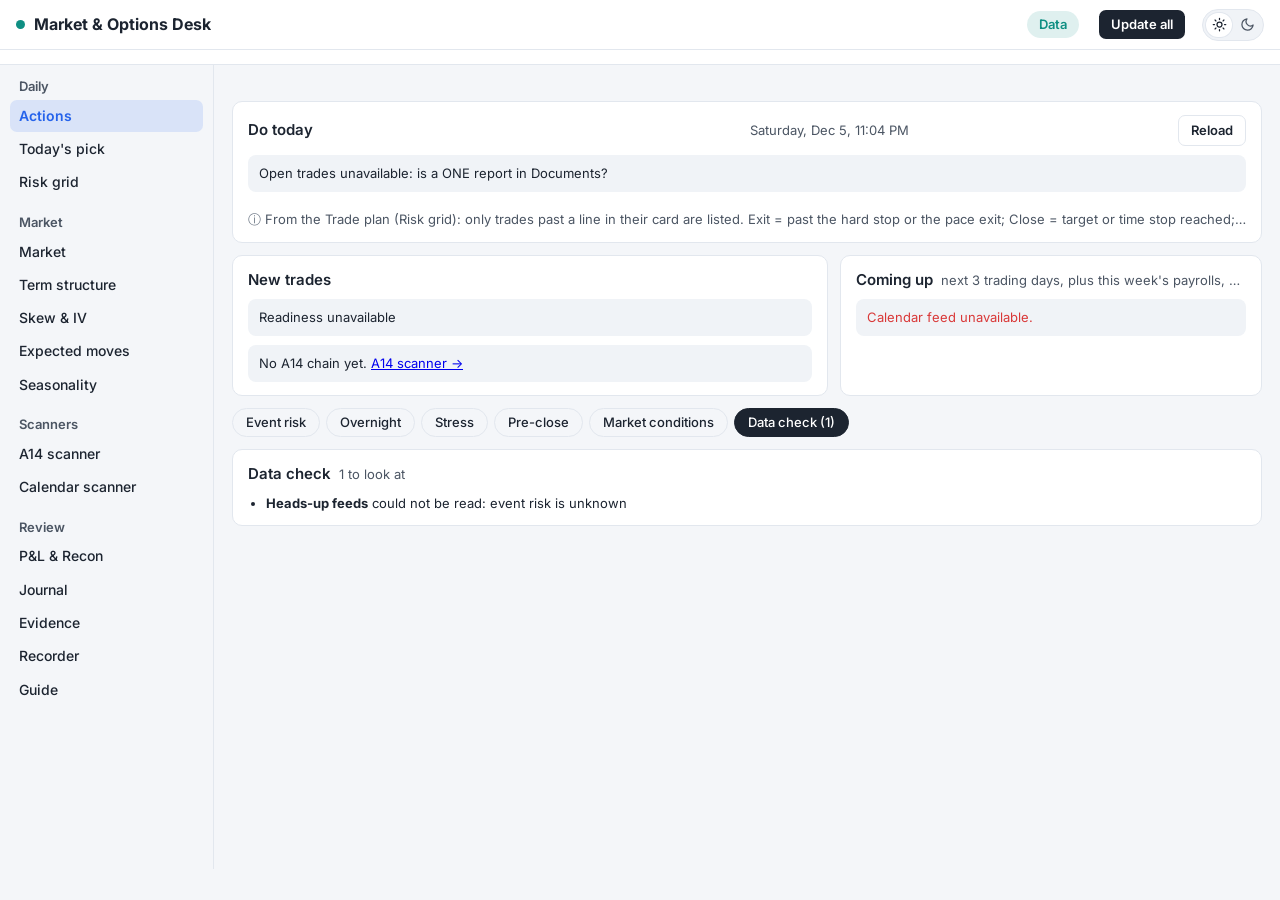
==== commit 7862da31: "Journal: Edge, Confidence, Discipline, Risk taken, Behaviour, Review, Settings Sub-tabs built on who" ====
--- a/web/index.html
+++ b/web/index.html
@@ -38,7 +38,7 @@
     <div class="row" id="acFilt" style="gap:12px"></div>
     <div id="acPreLine"></div>
     <div class="grid" id="acGrid">
-      <section class="panel c12"><header><h2>Do today</h2><span class="small muted" id="acDoMeta"></span><span class="small muted" id="acWhen" style="margin-left:auto"></span><button type="button" class="ghost" id="acReload">Reload</button></header><div id="acDo"></div>
+      <section class="panel c12"><header><h2>Do today</h2><span class="small muted" id="acDoMeta"></span><span class="small muted" id="acWhen" style="margin-left:auto"></span><button type="button" class="ghost" id="acReload">Reload</button></header><div id="acDo"></div><div id="acJournal"></div>
         <p class="note">From the Trade plan (Risk grid): only trades past a line in their card are listed. Exit = past the hard stop or the pace exit; Close = target or time stop reached; Decide = at the decide line (adjust only if the gates say yes); Exit at next green = slow trade. Flags, not orders: the desk never sends orders.</p></section>
       <section class="panel c7"><header><h2>New trades</h2><span class="small muted" id="acNewMeta"></span></header><div id="acNew"></div><div id="acIdeas"></div></section>
       <section class="panel c5"><header><h2>Coming up</h2><span class="small muted">next 3 trading days, plus this week's payrolls, CPI, FOMC and elections · US dates</span></header><div id="acComing"></div></section>
@@ -227,23 +227,60 @@
 
   <!-- JOURNAL -->
   <section class="tab" id="tab-journal" hidden>
-    <div class="panel"><div class="row">
-      <select id="jnStrategy"></select><select id="jnTicker"></select><select id="jnGroup"></select>
-      <select id="jnResult"><option value="">wins and losses</option><option value="win">wins</option><option value="loss">losses</option></select>
-      <input type="text" id="jnSearch" placeholder="search name, note or trade id" style="max-width:260px">
-      <span class="small muted" id="jnMeta"></span>
-    </div></div>
-    <div class="strip" id="jnStrip"></div>
+    <section class="panel modalp" id="jePrePanel" hidden><header><h2>Pre-commit: accept the loss first</h2><button type="button" class="ghost mclose">Close</button></header>
+      <form class="row" onsubmit="return false"><select id="pcStrategy" aria-label="Strategy"></select><input type="text" id="pcTicker" placeholder="ticker" maxlength="10" style="max-width:90px"><select id="pcAcct" aria-label="Account"></select>
+        <input type="number" id="pcWorst" min="0" step="any" placeholder="worst case, $" style="max-width:150px"><span class="small muted" id="pcStop"></span></form>
+      <div id="pcOut" style="margin-top:8px"></div>
+      <div class="pcchecks" id="pcChecks"></div>
+      <div class="row"><select id="pcMood" aria-label="Mood"><option value="">mood</option><option>calm</option><option>focused</option><option>confident</option><option>rushed</option><option>frustrated</option><option>fearful</option></select>
+        <select id="pcConf" aria-label="Confidence"><option value="">confidence</option><option>1</option><option>2</option><option>3</option><option>4</option><option>5</option></select>
+        <label class="lbl" for="pcTired"><input type="checkbox" id="pcTired"> tired</label><input type="text" id="pcNote" placeholder="note" maxlength="300" style="max-width:300px">
+        <button type="button" id="pcSave">Save pre-commit</button><span class="small muted" id="pcMsg"></span></div>
+      <p class="note">Information only. This records what you accepted before the trade; it never sizes, gates or sends anything.</p></section>
     <div class="grid" data-subs id="tab-journal-grid">
+      <div class="panel c12" id="jeBar" hidden><form class="row" onsubmit="return false"><select id="jeStrategy" aria-label="Strategy"></select><select id="jeAcct" aria-label="Account"></select><select id="jeVix" aria-label="VIX at entry"></select><select id="jeDte" aria-label="Entry DTE"></select>
+        <label class="lbl" for="jeFrom">from <input type="date" id="jeFrom"></label><label class="lbl" for="jeTo">to <input type="date" id="jeTo"></label><span class="small muted" id="jeCount"></span></form></div>
+      <div class="panel c12" data-sub="Trades"><div class="row">
+        <select id="jnStrategy" aria-label="Strategy"></select><select id="jnTicker" aria-label="Ticker"></select><select id="jnGroup" aria-label="Account"></select>
+        <select id="jnResult" aria-label="Result"><option value="">wins and losses</option><option value="win">wins</option><option value="loss">losses</option></select>
+        <input type="text" id="jnSearch" placeholder="search name, note or trade id" style="max-width:260px">
+        <span class="small muted" id="jnMeta"></span>
+      </div></div>
       <section class="panel c4" data-sub="Trades"><header><h2>Closed trades</h2><span class="row" style="gap:6px"><select id="jnSort" aria-label="Sort"><option value="date">newest first</option><option value="pnl">biggest win first</option><option value="worst">biggest loss first</option><option value="ret">best return first</option></select><span class="small muted" id="jnCount"></span></span></header>
         <div class="jlist" id="jnList"></div><span class="small muted">click a folder to fold it · ↑ ↓ to move through trades</span></section>
       <section class="panel c8" data-sub="Trades"><header><h2 id="jnDetailTitle">Select a trade</h2></header><div id="jnDetailBody"></div></section>
+      <section class="panel c12 scrollp" data-sub="Table"><header><h2>Every position</h2><span class="small muted">click a heading to sort · click a closed trade for its card</span></header><div id="jeTable"></div></section>
+      <div class="strip c12" id="jnStrip" data-sub="Overview"></div>
       <section class="panel c7" data-sub="Overview"><header><h2>Cumulative P&amp;L of closed trades</h2><span class="small muted">by close date (US)</span></header><div class="chart" id="jnCum"></div></section>
       <section class="panel c5" data-sub="Overview"><header><h2>Days held vs return</h2><span class="small muted">colour = strategy · size = margin · hover for the note</span></header><div class="chart" id="jnScatter"></div></section>
       <section class="panel c5" data-sub="Overview"><header><h2>By strategy</h2><span class="small muted">total P&amp;L · trades · win rate · average return</span></header><div id="jnStrat"></div></section>
       <section class="panel c7" data-sub="Overview"><header><h2>By month and strategy</h2></header><div id="jnMonths"></div></section>
       <section class="panel c12" data-sub="Overview"><header><h2>Capital pace by month closed</h2><span class="small muted">return on margin per day held · entry DTE · days held · against your pace target</span></header><div id="jnPace"></div></section>
-
+      <section class="panel c12" data-sub="Edge"><div class="kv mini k8" id="jeKpi"></div></section>
+      <section class="panel c7" data-sub="Edge"><header><h2>Cumulative R</h2><span class="small muted" id="jeCurveSub"></span></header><div class="chart" id="jeCurve"></div><p class="note" id="jeRecover"></p></section>
+      <section class="panel c5" data-sub="Edge"><header><h2>R per decision</h2><span class="small muted" id="jeHistSub"></span></header><div class="chart" id="jeHist"></div><p class="note" id="jeSkew"></p></section>
+      <section class="panel c12" data-sub="Confidence"><header><h2>What the sample can claim</h2><span class="small muted">each strategy against the rules of thumb, no overall verdict · ranges are 80%</span></header><div id="jeConf"></div><div id="jeTail"></div></section>
+      <section class="panel c3" data-sub="Confidence"><header><h2>VIX at entry</h2></header><div id="jeByVix"></div></section>
+      <section class="panel c3" data-sub="Confidence"><header><h2>VIX/VIX3M band</h2></header><div id="jeByBand"></div></section>
+      <section class="panel c3" data-sub="Confidence"><header><h2>Entry DTE</h2></header><div id="jeByDte"></div></section>
+      <section class="panel c3" data-sub="Confidence"><header><h2>Adjustments</h2></header><div id="jeByAdj"></div></section>
+      <section class="panel c12" data-sub="Discipline"><div class="kv mini" id="jdStrip"></div></section>
+      <section class="panel c7" data-sub="Discipline"><header><h2>Each rule, kept against broken</h2><label class="lbl" for="jdAll"><input type="checkbox" id="jdAll"> as if every rule had always existed</label></header><div id="jdRules"></div></section>
+      <section class="panel c5" data-sub="Discipline"><header><h2>Overrides</h2><span class="small muted">stepping outside the rules, and how it went</span></header><div id="jdOverrides"></div></section>
+      <section class="panel c12" data-sub="Risk taken"><div class="kv mini" id="jrStrip"></div></section>
+      <section class="panel c4" data-sub="Risk taken"><header><h2>Planned loss at entry</h2><span class="small muted">card stop × entry risk, % of NAV</span></header><div class="chart" id="jrCap"></div></section>
+      <section class="panel c4" data-sub="Risk taken"><header><h2>Risk added after entry</h2><span class="small muted">each dot a trade · colour = strategy</span></header><div class="chart" id="jrCreep"></div></section>
+      <section class="panel c4" data-sub="Risk taken"><header><h2>Pre-commits</h2><button type="button" id="jePre">New pre-commit</button></header><div id="jrTickets"></div></section>
+      <section class="panel c12" data-sub="Risk taken"><header><h2>Open risk, day by day</h2><span class="small muted">planned loss of everything open, % of NAV · trades with no card stop aren't in it · dashed = open positions</span></header><div class="row jrheat" id="jrHeatHost"></div></section>
+      <section class="panel c12" data-sub="Behaviour"><div class="kv mini" id="jbStrip"></div></section>
+      <section class="panel c4" data-sub="Behaviour"><header><h2>After a winning streak</h2><span class="small muted">mean R by wins before entry</span></header><div class="chart" id="jbStreak"></div></section>
+      <section class="panel c4" data-sub="Behaviour"><header><h2>After a loss</h2><span class="small muted">size of the next five entries, 1× = your usual</span></header><div class="chart" id="jbAfter"></div></section>
+      <section class="panel c4" data-sub="Behaviour"><header><h2>Mood against result</h2><span class="small muted">from your tags, from now on</span></header><div id="jbMoods"></div></section>
+      <section class="panel c12" data-sub="Behaviour"><header><h2>Entries to look at</h2><span class="small muted">revenge flags, and bigger entries on a streak</span></header><div id="jbFlags"></div></section>
+      <section class="panel c4" data-sub="Review"><header><h2>Losses to review</h2><span class="small muted" id="jvCount"></span></header><div class="jlist" id="jvList"></div></section>
+      <section class="panel c8" data-sub="Review"><header><h2 id="jvTitle">Post-mortem</h2></header><div id="jvForm"></div></section>
+      <section class="panel c8" data-sub="Settings"><header><h2>Thresholds</h2><span class="small muted">rules of thumb, yours to change · none of them touch sizing, gates or orders</span></header><div id="jsForm"></div></section>
+      <section class="panel c4" data-sub="Settings"><header><h2>Your journal data</h2></header><div id="jsBackup"></div></section>
     </div>
   </section>
 
@@ -523,6 +560,8 @@
 <script src="readiness.js"></script>
 <script src="pick.js"></script>
 <script src="season.js"></script>
+<script src="jstats.js"></script>
+<script src="jviews.js"></script>
 <script src="journal.js"></script>
 <script src="backtest.js"></script>
 <script src="heads.js"></script>
--- a/web/compact.css
+++ b/web/compact.css
@@ -105,3 +105,22 @@
 .updbox{display:flex;align-items:center;gap:6px;flex:0 0 auto}
 #updMeta{cursor:pointer;display:inline-flex;align-items:center;gap:5px;white-space:nowrap}
 #updBtn:disabled{opacity:.7;cursor:progress}
+/* journal: positions, stats and the manual layer */
+input[type=text]{font:inherit;font-size:13px;background:var(--panel);color:var(--ink);border:1px solid var(--line);border-radius:4px;padding:5px 7px}
+@media (min-width:1101px){.kv.mini.k8{grid-template-columns:repeat(8,minmax(0,1fr))}}
+.kv.mini.k8 b{font-size:14px;white-space:nowrap}
+.thsort{background:none;border:0;padding:0;color:inherit;font:inherit;cursor:pointer;text-transform:inherit;letter-spacing:inherit}
+.thsort:hover{color:var(--accent)}
+.jtr{cursor:pointer} .jtr:hover td{background:var(--soft)}
+.jvrow{grid-template-columns:1.4em minmax(0,1fr) 4.4em 5.2em}
+.jvgrid{display:grid;grid-template-columns:repeat(2,minmax(0,1fr));gap:8px;margin:8px 0}
+.jvgrid label{display:flex;flex-direction:column;gap:3px}
+.jvgrid textarea,.jvgrid input,.jsgrid input{font:inherit;font-size:13px;background:var(--panel);color:var(--ink);border:1px solid var(--line);border-radius:4px;padding:6px 8px;resize:vertical;width:100%;box-sizing:border-box}
+.jsgrid{display:grid;grid-template-columns:repeat(auto-fit,minmax(210px,1fr));gap:10px}
+.jsgrid label{display:flex;flex-direction:column;gap:3px}
+.jsgrid input{width:90px}
+.pcchecks{display:grid;grid-template-columns:repeat(auto-fit,minmax(230px,1fr));gap:4px 12px;margin:8px 0}
+.pcCheck{display:flex;gap:6px;align-items:center;font-size:13px;text-transform:none;letter-spacing:0;color:var(--ink)}
+.jrheat{align-items:flex-start;flex-wrap:nowrap;gap:14px}
+.jtag{margin:8px 0 2px}
+@media (max-width:760px){.jvgrid{grid-template-columns:minmax(0,1fr)}.jrheat{flex-wrap:wrap}.jrheat>div{flex-basis:100%}}
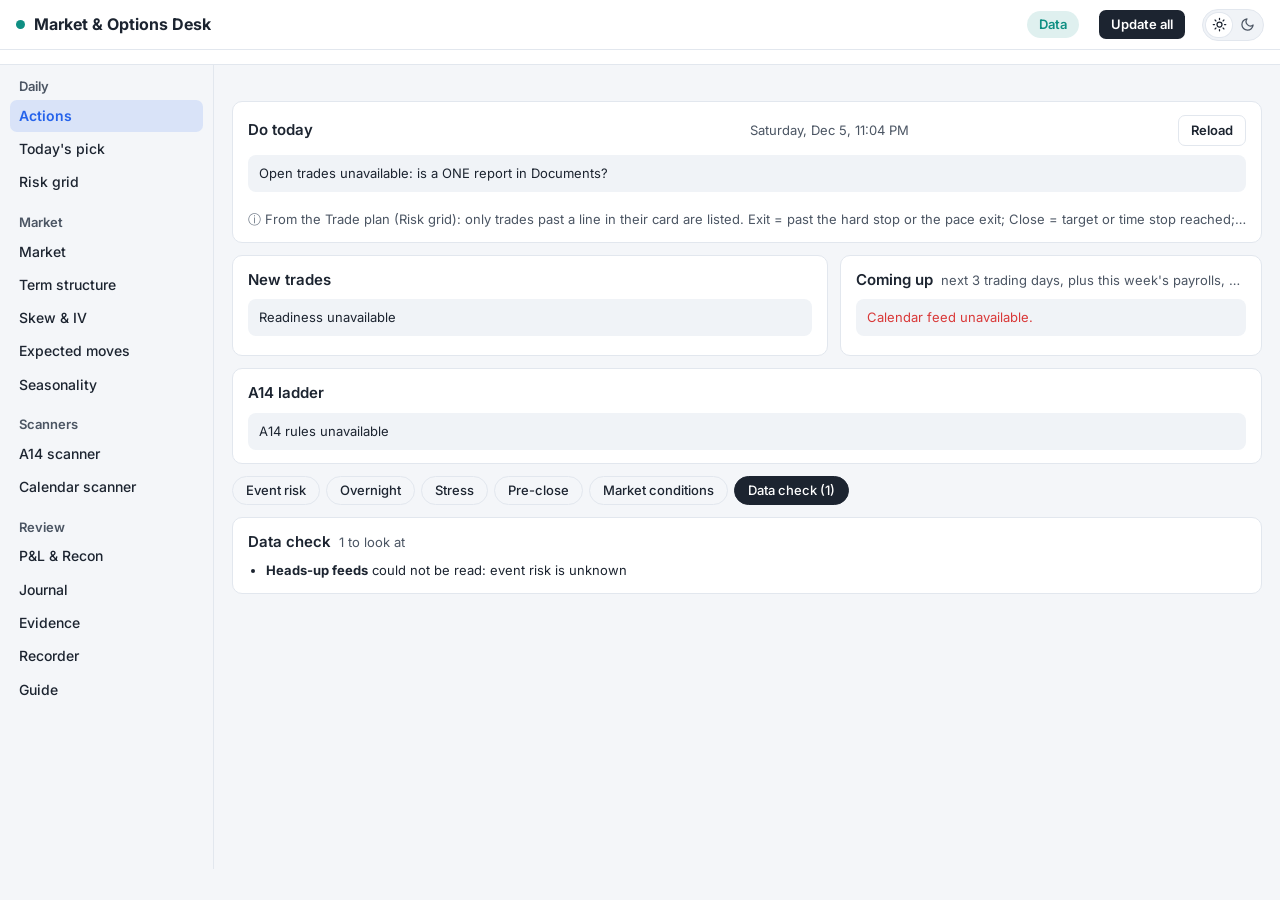
==== commit 4d86b0a0: "A14 rule page: one source, ladder panel, 13-week target desk/a14rules.py holds the rules approved on" ====
--- a/web/index.html
+++ b/web/index.html
@@ -40,8 +40,9 @@
     <div class="grid" id="acGrid">
       <section class="panel c12"><header><h2>Do today</h2><span class="small muted" id="acDoMeta"></span><span class="small muted" id="acWhen" style="margin-left:auto"></span><button type="button" class="ghost" id="acReload">Reload</button></header><div id="acDo"></div><div id="acJournal"></div>
         <p class="note">From the Trade plan (Risk grid): only trades past a line in their card are listed. Exit = past the hard stop or the pace exit; Close = target or time stop reached; Decide = at the decide line (adjust only if the gates say yes); Exit at next green = slow trade. Flags, not orders: the desk never sends orders.</p></section>
-      <section class="panel c7"><header><h2>New trades</h2><span class="small muted" id="acNewMeta"></span></header><div id="acNew"></div><div id="acIdeas"></div></section>
+      <section class="panel c7"><header><h2>New trades</h2><span class="small muted" id="acNewMeta"></span></header><div id="acNew"></div></section>
       <section class="panel c5"><header><h2>Coming up</h2><span class="small muted">next 3 trading days, plus this week's payrolls, CPI, FOMC and elections · US dates</span></header><div id="acComing"></div></section>
+      <section class="panel c12"><header><h2>A14 ladder</h2><span class="small muted" id="acLadMeta"></span></header><div id="acLadder"></div></section>
       <div class="c12"><div class="grid" data-subs data-closed id="acMore">
         <section class="panel c12" data-sub="Event risk"><header><h2>Event risk</h2><span class="small muted" id="acEvMeta"></span></header><div id="acEvent"><div class="state loading">Reading the calendars…</div></div></section>
         <section class="panel c12" data-sub="Overnight"><header><h2>Overnight and pre-session</h2><span class="small muted" id="acNightMeta"></span><button type="button" class="ghost" id="acHdRefresh">Refresh</button></header><div id="acNight"><div class="state loading">Reading futures…</div></div></section>
@@ -183,7 +184,7 @@
     <div class="panel">
       <form class="row" id="a14Form">
         <label class="lbl" for="a14Sym">Underlying</label><select id="a14Sym"><option value="SPX,RUT">SPX + RUT</option><option>SPX</option><option>RUT</option></select>
-        <label class="lbl" for="a14Dmin">DTE</label><input id="a14Dmin" type="number" value="14" min="1" max="200"> – <input id="a14Dmax" type="number" value="45" min="1" max="200">
+        <label class="lbl" for="a14Dmin">DTE</label><input id="a14Dmin" type="number" value="42" min="1" max="200"> – <input id="a14Dmax" type="number" value="56" min="1" max="200">
         <label class="lbl" for="a14Exit" title="days until you plan to close or roll; blank = your typical hold for that entry DTE, from your closed A14s">Exit after</label><input id="a14Exit" type="number" value="" placeholder="your hold" min="1" max="120"> days
         <label class="lbl" for="a14Vol" title="volatility for the odds at the exit date">Odds from</label><select id="a14Vol"><option value="rv20">realised 20d</option><option value="iv">implied (ATM)</option><option value="custom">custom %</option></select><input id="a14VolC" type="number" value="15" min="3" max="80" hidden>
         <label class="lbl" for="a14Cr" title="minimum net credit per lot in points; -1 allows up to a 1-point debit">Min credit</label><input id="a14Cr" type="number" value="-1" step="0.5">
@@ -194,7 +195,7 @@
       </form>
       <div class="small muted note" id="a14Meta" style="margin-top:6px"></div>
       <div class="small muted note" id="a14DteNote">DTE defaults to 14–45: your closed A14s earned far more per day held there than at 46+ DTE (per-day numbers below, from the Journal). Widen it to compare: the per-day column uses your real holding period for each entry DTE.
-        Ranked by default on <b>Since 2009 %/day</b>: each candidate's strikes, in units of today's implied move, rebuilt on every past Friday at the same DTE (in today's VIX/VIX3M band when it has 80+ entries) and managed with your Trade plan exits (+5/+7% target, −20% stop, 2 DTE, slow exit), after costs. The E/risk columns are today's one-path model odds; history is the better guide to how a shape behaves when the market moves.</div>
+        Ranked by default on <b>Since 2009 %/day</b>: each candidate's strikes, in units of today's implied move, rebuilt on every past Friday at the same DTE (in today's VIX/VIX3M band when it has 80+ entries) and managed with your Trade plan exits (+5/+7% target, −20% stop, 7 DTE, slow exit), after costs. The E/risk columns are today's one-path model odds; history is the better guide to how a shape behaves when the market moves.</div>
       <div id="a14Trend" style="margin-top:10px"></div>
     </div>
     <div class="grid" data-subs id="tab-a14-grid">
@@ -217,6 +218,7 @@
       <section class="panel c12" data-sub="Weekly"><header><h2>Weekly P&amp;L by account · change in NAV</h2><span class="small muted">Change in each account's net liquidation value, Monday–Friday (US dates) · % of NAV at the start of the week · hover a cell for its days and IBKR's own daily figure</span></header><div id="plWeekly"></div></section>
       <section class="panel c6" data-sub="Weekly"><header><h2>Monthly</h2><span class="small muted">same daily P&amp;L, by calendar month</span></header><div id="plMonthly"></div></section>
       <section class="panel c6" data-sub="Weekly"><header><h2>NAV</h2><span class="small muted">at each close, from IBKR's statement where Flex has it, so it can differ from the TWS capture in the strip above</span></header><div class="chart" id="plNav"></div><div id="plNavLegend"></div></section>
+      <section class="panel c12" data-sub="13-week target"><header><h2>1% a week · 13-week average</h2><span class="small muted">Each account's whole NAV change, finished weeks only</span></header><div id="plTarget"></div></section>
       <section class="panel c12" data-sub="Today"><header><h2>Today by ticker</h2><span class="small muted">In account currency (AUD) · marked to market: each contract's value now minus its value at the last close, plus cash from today's fills · <span id="plTickerNote"></span></span></header><div class="tcards" id="plTicker"></div></section>
       <section class="panel c12" data-sub="Reconciliation"><header><h2>Reconciliation · ONE vs IBKR</h2><span class="small muted" id="rcMeta"></span></header><div id="rcBody"></div></section>
       <section class="panel c12" data-sub="Fills &amp; ONE import"><header><h2>Fills · last 7 days</h2><span class="small muted">every IBKR execution this app has seen, kept even after TWS forgets them · matched to your open ONE trades</span></header>
@@ -229,7 +231,7 @@
   <section class="tab" id="tab-journal" hidden>
     <section class="panel modalp" id="jePrePanel" hidden><header><h2>Pre-commit: accept the loss first</h2><button type="button" class="ghost mclose">Close</button></header>
       <form class="row" onsubmit="return false"><select id="pcStrategy" aria-label="Strategy"></select><input type="text" id="pcTicker" placeholder="ticker" maxlength="10" style="max-width:90px"><select id="pcAcct" aria-label="Account"></select>
-        <input type="number" id="pcWorst" min="0" step="any" placeholder="worst case, $" style="max-width:150px"><span class="small muted" id="pcStop"></span></form>
+        <input type="number" id="pcWorst" min="0" step="any" placeholder="worst case, $" style="width:130px"><span class="small muted" id="pcStop"></span></form>
       <div id="pcOut" style="margin-top:8px"></div>
       <div class="pcchecks" id="pcChecks"></div>
       <div class="row"><select id="pcMood" aria-label="Mood"><option value="">mood</option><option>calm</option><option>focused</option><option>confident</option><option>rushed</option><option>frustrated</option><option>fearful</option></select>
@@ -340,7 +342,7 @@
       </div>
       <nav class="gtoc">
         <a href="#g-start">Set-up</a><a href="#g-daily">Daily routine</a><a href="#g-ready">Trade readiness</a><a href="#g-heads">Event risk &amp; overnight</a><a href="#g-market">Market</a><a href="#g-vol">Term structure, Calendar scanner, Skew</a>
-        <a href="#g-risk">Risk grid</a><a href="#g-em">Expected moves</a><a href="#g-a14">A14 scanner</a><a href="#g-pnl">P&amp;L &amp; Recon</a>
+        <a href="#g-risk">Risk grid</a><a href="#g-em">Expected moves</a><a href="#g-a14rules">A14 rules</a><a href="#g-a14">A14 scanner</a><a href="#g-pnl">P&amp;L &amp; Recon</a><a href="#g-journal">Journal</a>
         <a href="#g-evid">Evidence &amp; Recorder</a><a href="#g-gloss">Glossary</a><a href="#g-trouble">If something looks wrong</a>
       </nav>
     </div>
@@ -351,7 +353,7 @@
           <li><b>It starts on its own</b> from login, at <span class="mono">http://127.0.0.1:8810</span>. Opening TradingView or TWS opens the page.</li>
           <li><b>TWS must be running</b> for live data. Without it the desk shows the last saved data and falls back to free sources.</li>
           <li><b>Update all</b> refreshes every source in turn. It also runs by itself every 15 minutes while the US market is open and hourly otherwise. The Data pill shows each source's date and last result.</li>
-          <li><b>ONE:</b> export the Summary or Detail Report each day to Documents. The desk reads whichever is newest for your book; the Journal's fill-level figures (entry risk, peak risk, adjustments) come from the newest Detail Report.</li>
+          <li><b>ONE:</b> export the Detail Report each day to Documents. A Summary Report still works for the book, P&amp;L &amp; Recon and the Evidence tab, whichever is newest, but the Journal's entry risk, peak risk and adjustments come from the fills only the Detail Report has.</li>
           <li><b>Finding your way:</b> the sidebar badges show what's live and ⓘ notes open on a click. The sun and moon switch sets light or dark mode.</li>
           <li><b>Cloud copy:</b> market views are public. Your trades stay locked until you press the snapshot chip at the top and enter your passphrase. They are as of the snapshot, and Update all, TWS refreshes and the Recorder are laptop only.</li>
         </ol>
@@ -457,12 +459,38 @@
         </ol>
       </section>
 
+      <section class="panel c6" id="g-a14rules" data-sub="A14 rules"><header><h2>The A14 rules</h2><span class="small muted">SPX and RUT, from 2 Nov 2026</span></header>
+        <ul class="gl">
+          <li><b>Size:</b> 1.5% of NAV lost at the −20% stop, so 7.5% of NAV worst case an id. Only the readiness bar scales it.</li>
+          <li><b>Lots:</b> The same lots in every account, worked out on the smallest NAV, so none goes over 1.5%.</li>
+          <li><b>Exit:</b> +7% target, −20% stop, out by 7 DTE. Watched every day.</li>
+          <li><b>Adds:</b> None. New risk is always a new id.</li>
+          <li><b>Ladder:</b> At most 4 ids per ticker and account. Adjustment days are Monday, Wednesday and Friday in New York.</li>
+          <li><b>Entry:</b> Friday, one id per ticker, the Friday expiry nearest 49 DTE (42–56). Skip it with 4 open.</li>
+          <li><b>Regime:</b> One structure. The tent sits 0.2 sd higher with the index more than 1% above its 20-day average, 0.2 sd lower more than 1% below, centred otherwise.</li>
+          <li><b>Strikes:</b> The desk's sd shape, shown in Actions → New trades. No hand-picking.</li>
+          <li><b>Adjust:</b> Reshapes only on a window day, on the Trade plan's gates. None at 21 DTE or less.</li>
+          <li><b>Target:</b> 1% of NAV a week per account, read on a 13-week average in P&amp;L → 13-week target.</li>
+        </ul>
+        <p class="note">Ids entered before 2 Nov keep their own lots and strikes and aren't scored against this page, though the Trade plan applies the 7 DTE exit and the windows to them from now on. The Journal shows how older trades would have scored only with hindsight switched on. Flags, not orders.</p>
+      </section>
+      <section class="panel c6" id="g-a14why" data-sub="A14 rules"><header><h2>What the numbers said</h2><span class="small muted">model, every Friday since 2009</span></header>
+        <ul class="gl">
+          <li><b>Exit at 7 DTE:</b> beat 2 DTE at every entry DTE and halved the losses over 50% of margin.</li>
+          <li><b>Entry at 42–56 DTE:</b> beat entries at 35 DTE or less. A −5% and +10 vol shock costs about $3,100 per $10k of worst case at 45 DTE, against $6,000 at 14 and $8,500 at 7.</li>
+          <li><b>Cap of 4:</b> cost almost nothing against no cap, with less swing.</li>
+          <li><b>Daily stops:</b> checking stops only on window days raised losses over 50% of margin from 0.6% to 1.8% of trades, so targets and stops aren't on the window timetable.</li>
+          <li><b>Vega and gamma:</b> vega is about 2–3% of worst case at every DTE, so capping worst case caps vega. A 1% index move costs about a day's theta; the 7 DTE exit keeps gamma out of the last week.</li>
+          <li><b>One structure:</b> three regime versions added under a point a trade. Regime pays through size, which is the readiness bar's job.</li>
+        </ul>
+        <p class="small"><b>Read this with the target.</b> The long-run model earns far less than recent live months did, which had no big market shock: about +0.02% of NAV a week per 1% of NAV of worst case an id, positive in 13 of 18 years. At this size that's about +0.15% a week, with a worst week near −10% and a worst drawdown near −53%. Four ids per ticker on two tickers is about 60% of NAV worst case. A 5-day SPX fall of 5% or more has come about 2.5 times a year since 2009.</p>
+      </section>
       <section class="panel c12" id="g-a14" data-sub="A14 scanner"><header><h2>A14 scanner (put BWBs on SPX and RUT)</h2></header>
         <div class="two">
           <ol>
             <li><b>Fresh chain:</b> <i>Update all</i> refreshes it, and it also runs by itself after the close. Outside market hours it uses Friday's / yesterday's closing quotes.</li>
-            <li><b>Check the trend panel first.</b> Your own A14s entered above the 20-day average made more than those entered below it, but both made money. In the 2009–2026 model, below the average with VIX/VIX3M between 0.834 and 0.90 was the best A14 cell, so the readiness bar doesn't step down for it there; in steep contango (rare) or a flat term structure it still does. See the size rules in the ribbon's <i>Why</i> pop-up.</li>
-            <li><b>Set the filters:</b> Underlying, DTE window (default 14–45, where your A14s earned the most per day held), <i>Exit after</i> (leave blank to use your typical hold for each entry DTE, from your closed A14s), <i>Odds from</i> (realised 20-day vol is the default), <i>Min credit</i> (−1 allows up to a 1-point debit), <i>Upper long</i> range in % from spot. Press <b>Scan</b>.</li>
+            <li><b>Check the trend panel first.</b> Your own A14s entered above the 20-day average made more than those entered below it, but both made money. In the 2009–2026 model, below the average with VIX/VIX3M between 0.834 and 0.90 was among the best A14 cells, so the readiness bar doesn't step down for it there; in steep contango (rare) or a flat term structure it still does. See the size rules in the ribbon's <i>Why</i> pop-up.</li>
+            <li><b>Set the filters:</b> Underlying, DTE window (default 42–56, the rule's entry window; widen it to look around), <i>Exit after</i> (leave blank to use your typical hold for each entry DTE, from your closed A14s), <i>Odds from</i> (realised 20-day vol is the default), <i>Min credit</i> (−1 allows up to a 1-point debit), <i>Upper long</i> range in % from spot. Press <b>Scan</b>.</li>
             <li><b>Read the heatmap</b> ("Where the edge is"): rows = expiries, columns = short strike % below spot, greener = better expected return. Click a cell to filter the table to it.</li>
             <li><b>Pick from the table.</b> Rank by <i>E/risk per day</i> (default; rows tagged <b>fast</b> meet your pace target, <b>slow</b> earn under half of it), E/risk (capital use — divides by your real holding period, so it compares short and long expiries fairly), <i>Stress loss</i> (smallest loss in a −5%, IV +5 sell-off first), θ/risk, P(profit) or profit/risk. Tick <i>your usual shapes only</i> to match how you normally build them. <b>Hover the # badge</b> for why a setup ranks there: what it is ranked on, its strengths (For) and what to check (Watch).</li>
             <li><b>Click a row</b> for its risk graph: today, after your exit days, and at expiry, with the ±1σ zone shaded. Check the <b>−1σ at exit</b> and <b>Stress at exit</b> losses before placing it (red dashed line = the exit curve with IV 5 points higher). A setup marked <i>fragile</i> loses more than half its risk in the stress.</li>
@@ -497,14 +525,27 @@
         </ol>
       </section>
 
-      <section class="panel c6" id="g-journal" data-sub="Tabs"><header><h2>Trade journal</h2></header>
-        <ol>
-          <li>Built from your newest ONE report, Summary or Detail — every closed trade, no extra work.</li>
-          <li><b>Trades</b>: the list on the left is grouped into folders by strategy (click a folder to fold it; sort by date, win, loss or return; ↑ ↓ to move). Pick a trade and the right side shows it in full: result, days in trade, expiry, P&amp;L fluctuation, entry conditions, adjustments, a large chart of the index through the trade (solid = entry strikes, dotted = strikes added later, orange = adjustment days), the marked P&amp;L path when recorded, and the legs.</li>
-          <li>The note is suggested from the data (speed, adjustments, drawdown survived, entry conditions). Edit it in the box and press Save note; Use the suggestion puts the generated note back.</li>
-          <li>P&amp;L fluctuation: the price swing for every trade; trades open from mid-October 2026 also get the true worst/best marked P&amp;L (the desk records each open trade at every session close).</li>
-          <li>Filter by strategy, ticker, account or result, or search names and notes. Click a card for the full detail: entry conditions, price path chart, marked P&amp;L path, and every leg.</li>
-          <li><b>Overview</b>: cumulative P&amp;L, days held vs return, totals by strategy, and P&amp;L by month and strategy.</li>
+      <section class="panel c6" id="g-journal" data-sub="Journal"><header><h2>Positions and R</h2></header>
+        <ol>
+          <li><b>Position:</b> all of a trade's fills from the ONE Detail Report, adjustments included. A losing trade reopened in the same ticker within the hour counts as one position (a roll).</li>
+          <li><b>Decision:</b> the same trade placed in MGN and SMSF is one decision, so one win or one loss. R averages the two and dollars add up. Twins named differently take the strategy they share, in the Journal only: Evidence and the gates keep the report's own names.</li>
+          <li><b>1R</b> is the position's worst case at entry: what it loses if every leg ends at intrinsic value, at any price. It stays frozen. Risk added later shows as <b>Peak ÷ 1R</b>, not as a bigger 1R. R = P&amp;L ÷ 1R.</li>
+          <li><b>Planned loss</b> is the card's stop × 1R. The cap (warning 1%, cap 2% of NAV, in USD at the day's AUD/USD close) is measured on this. Trades with no card stop have no planned loss and stay out of it.</li>
+          <li><b>Return on risk-days</b>: P&amp;L ÷ (risk held × days), each span at the risk it carried then, so a trade that grew isn't flattered.</li>
+          <li>Information only. Nothing in the Journal changes sizing, gates or orders. The cloud copy reads it all; typing happens on the laptop.</li>
+        </ol>
+      </section>
+      <section class="panel c6" data-sub="Journal"><header><h2>The Journal's sub-tabs</h2></header>
+        <ol>
+          <li><b>Trades:</b> folders by strategy on the left, one trade in full on the right, with an editable note (Use the suggestion restores the generated one) and tags for how the trade felt. <b>Table:</b> every position, sortable; click a closed trade for its card.</li>
+          <li><b>Overview:</b> cumulative P&amp;L, days held vs return, totals by strategy and month, capital pace.</li>
+          <li><b>Edge:</b> the numbers, the cumulative R curve with its drawdowns shaded, and the R histogram. Mean under median means a few big losses pull the mean. Skew stays grey: short premium reads negative by nature.</li>
+          <li><b>Confidence:</b> each strategy against the rules of thumb: losses against the 30 bar (ONE's plus OptionStrat's before June), an 80% Wilson range on win rate, an 80% bootstrap range on mean R, CV and skew. A losing strategy never passes CV. There is no overall verdict, and ⚑ marks under 20.</li>
+          <li><b>Discipline:</b> rule accuracy against win rate. A rule counts only from the day it began: cards 24 Oct, entry gates 25 Oct, cap 1 Nov. The box shows every trade scored in hindsight. Trade plan's Exit and Close calls and the Adjust? answer are logged when Actions opens, then held against the fills that follow. Overrides go here.</li>
+          <li><b>Risk taken:</b> planned loss against the cap, risk added after entry, open risk by account, and <b>New pre-commit</b>: write down what you accept as gone before the trade. Each is stamped written before or after the fill.</li>
+          <li><b>Behaviour:</b> results and size after winning streaks and after losses, revenge flags, mood against result.</li>
+          <li><b>Review:</b> losses past 2.5× the average, or past their planned loss, owe a post-mortem. The count shows on the Journal badge and in Actions.</li>
+          <li><b>Settings:</b> every threshold, plus a backup of what you typed. No report can rebuild that, so it also travels in the encrypted snapshot.</li>
         </ol>
       </section>
       <section class="panel c6" id="g-evid" data-sub="Tabs"><header><h2>Evidence and Recorder</h2></header>
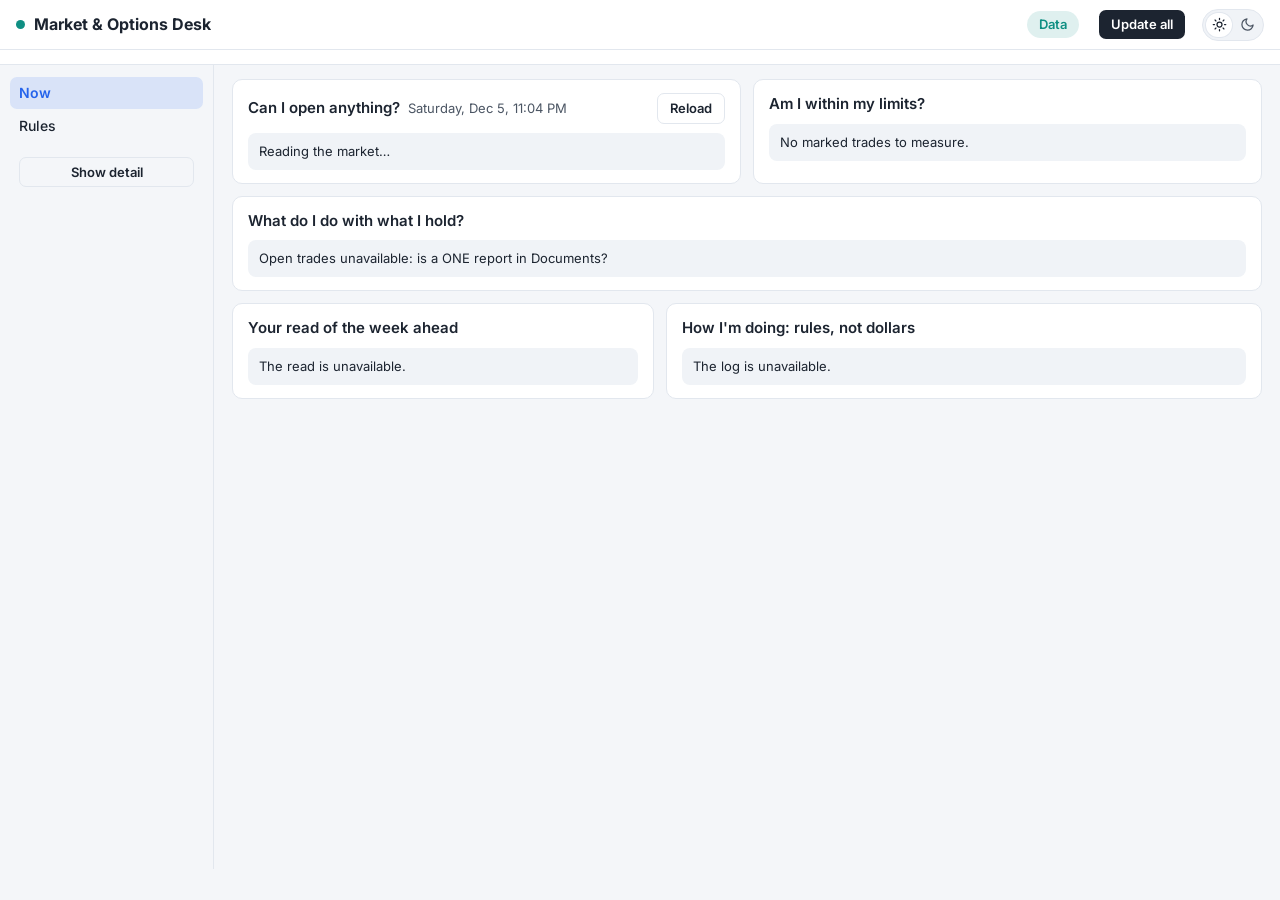
==== commit f4a11524: "Now screen, rule book, book limits and process scoreboard - Now tab (default): can I open anything, " ====
--- a/web/index.html
+++ b/web/index.html
@@ -23,17 +23,30 @@
     <button type="button" class="themeBtn" id="themeBtn" role="switch" aria-checked="false" aria-label="Dark mode"><span class="sun"><svg viewBox="0 0 24 24" fill="none" stroke="currentColor" stroke-width="2" stroke-linecap="round"><circle cx="12" cy="12" r="4"/><path d="M12 2v2M12 20v2M4.9 4.9l1.4 1.4M17.7 17.7l1.4 1.4M2 12h2M20 12h2M4.9 19.1l1.4-1.4M17.7 6.3l1.4-1.4"/></svg></span><span class="moon"><svg viewBox="0 0 24 24" fill="none" stroke="currentColor" stroke-width="2" stroke-linecap="round" stroke-linejoin="round"><path d="M21 12.8A9 9 0 1 1 11.2 3a7 7 0 0 0 9.8 9.8z"/></svg></span></button>
   </header>
   <aside class="side" id="sideNav"><nav class="tabs" role="tablist" aria-label="Sections">
-      <div class="ngroup" role="group" aria-label="Daily"><span>Daily</span><button role="tab" data-tab="actions" aria-selected="true">Actions<span class="nbadge" id="nb-actions"></span></button><button role="tab" data-tab="pick">Today's pick<span class="nbadge" id="nb-pick"></span></button><button role="tab" data-tab="risk">Risk grid<span class="nbadge" id="nb-risk"></span></button></div>
+      <div class="ngroup" role="group" aria-label="Daily"><span>Daily</span><button role="tab" data-tab="now" aria-selected="true">Now<span class="nbadge" id="nb-now"></span></button><button role="tab" data-tab="rules" aria-selected="false">Rules</button><button role="tab" data-tab="actions" aria-selected="false">Actions<span class="nbadge" id="nb-actions"></span></button><button role="tab" data-tab="pick">Today's pick<span class="nbadge" id="nb-pick"></span></button><button role="tab" data-tab="risk">Risk grid<span class="nbadge" id="nb-risk"></span></button></div>
       <div class="ngroup" role="group" aria-label="Market"><span>Market</span><button role="tab" data-tab="market">Market<span class="nbadge" id="nb-market"></span></button><button role="tab" data-tab="today">Term structure<span class="nbadge" id="nb-today"></span></button><button role="tab" data-tab="skew">Skew &amp; IV<span class="nbadge" id="nb-skew"></span></button><button role="tab" data-tab="em">Expected moves<span class="nbadge" id="nb-em"></span></button><button role="tab" data-tab="season">Seasonality<span class="nbadge" id="nb-season"></span></button></div>
       <div class="ngroup" role="group" aria-label="Scanners"><span>Scanners</span><button role="tab" data-tab="a14">A14 scanner<span class="nbadge" id="nb-a14"></span></button><button role="tab" data-tab="cal">Calendar scanner<span class="nbadge" id="nb-cal"></span></button></div>
       <div class="ngroup" role="group" aria-label="Review"><span>Review</span><button role="tab" data-tab="pnl">P&amp;L &amp; Recon<span class="nbadge" id="nb-pnl"></span></button><button role="tab" data-tab="journal">Journal<span class="nbadge" id="nb-journal"></span></button><button role="tab" data-tab="evidence">Evidence<span class="nbadge" id="nb-evidence"></span></button><button role="tab" data-tab="rec">Recorder<span class="nbadge" id="nb-rec"></span></button><button role="tab" data-tab="guide">Guide<span class="nbadge" id="nb-guide"></span></button></div>
-  </nav></aside>
+  </nav><button type="button" class="ghost" id="detailBtn" aria-pressed="false" title="Show or hide every other tab: nothing is removed">Show detail</button></aside>
   <div class="readybar" id="readyBar"><span class="lbl">Trade readiness</span><span class="small muted">working it out…</span></div>
   <section class="panel modalp" id="updPanel" hidden><header><h2>Data and updates</h2><button type="button" class="ghost mclose">Close</button></header><div id="freshList"></div><div id="updBody"></div></section>
   <section class="panel modalp" id="rdPanel" hidden><header><h2>Why this size</h2><button type="button" class="ghost mclose">Close</button></header><div id="rdBody"></div><h3>Size rules: term structure × trend</h3><div id="acMatrix"></div></section>
 
   <!-- MARKET (former Market Desk) -->
-  <section class="tab" id="tab-actions">
+  <section class="tab" id="tab-now">
+    <div class="grid" id="nwGrid">
+      <section class="panel c6"><header><h2>Can I open anything?</h2><span class="small muted" id="nwWhen" style="margin-left:auto"></span><button type="button" class="ghost" id="nwReload">Reload</button></header><div id="nwOpen"></div></section>
+      <section class="panel c6"><header><h2>Am I within my limits?</h2></header><div id="nwLimits"></div></section>
+      <section class="panel c12"><header><h2>What do I do with what I hold?</h2></header><div id="nwHold"></div></section>
+      <section class="panel c5"><header><h2>Your read of the week ahead</h2></header><div id="nwRead"></div></section>
+      <section class="panel c7"><header><h2>How I'm doing: rules, not dollars</h2></header><div id="nwLog"></div></section>
+    </div>
+  </section>
+  <section class="tab" id="tab-rules" hidden>
+    <div class="row" style="gap:10px;margin-bottom:8px"><input id="rbFind" type="search" placeholder="Find a rule…" aria-label="Find a rule" style="max-width:260px"><span class="small muted" id="rbMeta"></span></div>
+    <div id="rbBody"><div class="state loading">Reading the rules…</div></div>
+  </section>
+  <section class="tab" id="tab-actions" hidden>
     <div class="achead" id="acHead"></div>
     <div class="row" id="acFilt" style="gap:12px"></div>
     <div id="acPreLine"></div>
@@ -184,7 +197,7 @@
     <div class="panel">
       <form class="row" id="a14Form">
         <label class="lbl" for="a14Sym">Underlying</label><select id="a14Sym"><option value="SPX,RUT">SPX + RUT</option><option>SPX</option><option>RUT</option></select>
-        <label class="lbl" for="a14Dmin">DTE</label><input id="a14Dmin" type="number" value="42" min="1" max="200"> – <input id="a14Dmax" type="number" value="56" min="1" max="200">
+        <label class="lbl" for="a14Dmin">DTE</label><input id="a14Dmin" type="number" value="28" min="1" max="200"> – <input id="a14Dmax" type="number" value="70" min="1" max="200">
         <label class="lbl" for="a14Exit" title="days until you plan to close or roll; blank = your typical hold for that entry DTE, from your closed A14s">Exit after</label><input id="a14Exit" type="number" value="" placeholder="your hold" min="1" max="120"> days
         <label class="lbl" for="a14Vol" title="volatility for the odds at the exit date">Odds from</label><select id="a14Vol"><option value="rv20">realised 20d</option><option value="iv">implied (ATM)</option><option value="custom">custom %</option></select><input id="a14VolC" type="number" value="15" min="3" max="80" hidden>
         <label class="lbl" for="a14Cr" title="minimum net credit per lot in points; -1 allows up to a 1-point debit">Min credit</label><input id="a14Cr" type="number" value="-1" step="0.5">
@@ -218,7 +231,7 @@
       <section class="panel c12" data-sub="Weekly"><header><h2>Weekly P&amp;L by account · change in NAV</h2><span class="small muted">Change in each account's net liquidation value, Monday–Friday (US dates) · % of NAV at the start of the week · hover a cell for its days and IBKR's own daily figure</span></header><div id="plWeekly"></div></section>
       <section class="panel c6" data-sub="Weekly"><header><h2>Monthly</h2><span class="small muted">same daily P&amp;L, by calendar month</span></header><div id="plMonthly"></div></section>
       <section class="panel c6" data-sub="Weekly"><header><h2>NAV</h2><span class="small muted">at each close, from IBKR's statement where Flex has it, so it can differ from the TWS capture in the strip above</span></header><div class="chart" id="plNav"></div><div id="plNavLegend"></div></section>
-      <section class="panel c12" data-sub="13-week target"><header><h2>1% a week · 13-week average</h2><span class="small muted">Each account's whole NAV change, finished weeks only</span></header><div id="plTarget"></div></section>
+      <section class="panel c12" data-sub="Scoreboard"><header><h2>Process scoreboard</h2><span class="small muted">drawdown, rules followed and your reads of the week ahead: no profit target</span></header><div id="plTarget"></div></section>
       <section class="panel c12" data-sub="Today"><header><h2>Today by ticker</h2><span class="small muted">In account currency (AUD) · marked to market: each contract's value now minus its value at the last close, plus cash from today's fills · <span id="plTickerNote"></span></span></header><div class="tcards" id="plTicker"></div></section>
       <section class="panel c12" data-sub="Reconciliation"><header><h2>Reconciliation · ONE vs IBKR</h2><span class="small muted" id="rcMeta"></span></header><div id="rcBody"></div></section>
       <section class="panel c12" data-sub="Fills &amp; ONE import"><header><h2>Fills · last 7 days</h2><span class="small muted">every IBKR execution this app has seen, kept even after TWS forgets them · matched to your open ONE trades</span></header>
@@ -361,6 +374,8 @@
 
       <section class="panel c6" id="g-daily" data-sub="Start here"><header><h2>Daily routine (10 minutes)</h2></header>
         <ol>
+          <li><b>Now</b>: the desk opens here, and in the trading hour it is the only screen you need. It answers three things (can I open anything, what do I do with what I hold, am I within my limits), asks for one tap on how the next week will go, and shows the automatic log of whether each decision followed the rules. <i>Show detail</i> in the side bar brings back every other tab; nothing is removed.</li>
+          <li><b>Rules</b>: every rule the desk applies, in one list, each with what it is, why it is there and who set it. The numbers come from the code that enforces them, so the page is always current.</li>
           <li><b>Ribbon</b>: read the size for each structure, and the <i>Event risk</i> chip beside it (green, amber or red, with the stress count and any alerts). If the Data pill is amber, something is older than the last close.</li>
           <li><b>Actions</b>: work down <i>Do today</i>, <i>New trades</i> and <i>Coming up</i>. Under them, the <i>Event risk</i>, <i>Overnight</i>, <i>Stress</i>, <i>Pre-close</i>, <i>Market conditions</i>, <i>Orders &amp; alerts</i> and <i>Data check</i> tabs open on a click, and a second click closes them. Data check opens by itself when something is out of date; Pre-close opens by itself from 14:30 to 16:00 ET.</li>
           <li><b>P&amp;L &amp; Recon</b>: <i>Reconciliation</i> should say <i>Quantities match</i> for both accounts. If not, fix ONE before trusting the Risk grid.</li>
@@ -431,11 +446,11 @@
           <li><b>Open trades</b> table — click a header to sort, a row for its large risk graph and legs. "% / day" = total return on margin ÷ days in trade.</li>
           <li><b>IBKR Flex</b> (Recorder tab) — paste a token and Query ID once and the desk reads IBKR's official statements each morning: daily NAV up to a year back, deposits and transfers, and the commission on every fill. TWS has none of these for past days. Official NAV is exact over weeks, but a single day can swing and reverse on IBKR's closing marks, so today's change still compares the desk's own captures.</li>
           <li><b>Cloud snapshot</b> (Recorder tab) — set a passphrase once and the laptop pushes an encrypted copy of the trade views (risk grid with the last marks, trade plan, journal, evidence, P&amp;L, last scans) to the GitHub copy whenever they change. On the cloud page, press the snapshot chip at the top and enter the passphrase to unlock them; everything there is as of the snapshot time shown, nothing is live.</li>
-          <li><b>Trade plan</b> — every open trade with card rules gets one action, checked in this order: hard stop → target → time stop → slow (under half your pace target after 3+ weeks, or 25% past your usual hold) → decide line → hold. A14: target +5% (entered at 21 DTE or less) or +7%, decide line −6%, hard stop −10%, out at 2 DTE; Allantis the same with +7%. Calendars follow the card (TimeEdge +5% / −15% / 1 DTE, TimeZone +5% / −5% / 7 DTE) with one adjustment, then exit. <i>Adjust?</i> applies gates from your own adjustment history: never above +3%; only when red or the underlying is ±1.5% from entry; reshape only above 21 DTE (10–21: roll out or close). The detail panel shows the levels in dollars and the ±1.5% band. Adjustment counts come from the newest ONE Detail Report in Documents or Downloads. The table's <i>Plan</i> column carries the same action.</li>
+          <li><b>Trade plan</b> — every open trade with card rules gets one action, checked in this order: hard stop → target → time stop → slow (under half your pace target after 3+ weeks, or 25% past your usual hold) → decide line → hold. A14 from the rule page: target +7%, decide line −6%, hard stop −20%, out by 7 DTE, whatever the entry DTE; Allantis +7%, −6%, −10%, 2 DTE. A trade is labelled only from a total with every leg priced: when a leg has no live quote it uses the session's last fully priced total and says <i>as of</i> when, and with neither it shows <b>Marks incomplete</b> (only the time stop still applies), which never goes into the Journal's plan log. Calendars follow the card (TimeEdge +5% / −15% / 1 DTE, TimeZone +5% / −5% / 7 DTE) with one adjustment, then exit. <i>Adjust?</i> applies gates from your own adjustment history: never above +3%; only when red or the underlying is ±1.5% from entry; reshape only above 21 DTE (10–21: roll out or close). The detail panel shows the levels in dollars and the ±1.5% band. Adjustment counts come from the newest ONE Detail Report in Documents or Downloads. The table's <i>Plan</i> column carries the same action.</li>
           <li><b>Capital use</b> — your pace target (what your closed 22–45 DTE A14s earned per day, about 0.41%) against the book: <i>pace now</i> (theta per day ÷ margin, what each trade earns from here) and <i>% / day so far</i>. Trades under half the target from here, or so far after 3+ weeks, are listed as <b>slow</b> with the margin they tie up and the daily gap to target; <i>past usual hold</i> marks trades held 25% longer than your closed A14s with the same entry DTE. The trade table has a <i>Pace now</i> column with fast / slow tags. The Journal's Overview shows the same pace by month closed.</li>
           <li><b>Whole book</b> chart — every trade added together against a % market move.</li>
-          <li><b>Gap what-if</b> — the book at the next open for gaps of ±1.5% and ±2.5%, and at where futures are now, with the VIX down 3, flat, up 3 or up 6, in total and per account. RUT moves 1.2 × the SPX gap on the ± rows; the Futures row uses RTY's own move.</li>
-          <li><b>What-if</b> — the whole book at ±1σ and ±2σ with IV down 3, unchanged, or up 5 or 10 points, at a horizon you pick (σ comes from the VIX). Below it, per account: SPX-weighted delta, the worst cell, and the excess liquidity left after it. That figure is a best case, because the margin requirement also rises in a real move.</li>
+          <li><b>Gap what-if</b> — the book at the next open for moves of 1.5%, 3%, 5%, 7% and 10% each way, and at where futures are now, in total and per account. Columns: IVs moving with the index (+1.5 points per 1% fall, −1 per 1% rise), then the VIX down 3, flat, up 3 or up 6. A switch picks whether the recorded smile slides with the index (the default, and the stress check's basis: on the recorded days since 9 Oct it came closest on falls and was the harsher of the two on rises) or each strike keeps its IV (2–3 times the actual IV rise on recorded falls). RUT moves 1.2 × the SPX move on the ± rows; the Futures row uses RTY's own move. <i>How often</i> counts the SPX closes that moved at least that much in a session since 1990, and each account shows its worst cell as % of NAV.</li>
+          <li><b>What-if</b> — the whole book at ±1σ and ±2σ with IV down 3, unchanged, or up 5 or 10 points, at a horizon you pick (σ comes from the VIX). Below it, per account: SPX-weighted delta, the worst cell in US$ and % of NAV, and the excess liquidity left after it (a best case, because the margin requirement also rises in a real move). Then how often SPX has really fallen 3%, 4% and 5% in a day against what the VIX's σ suggests, and <b>Book limits</b>: A14 ids per ticker against the cap of 4, the largest id's worst case against the rule's 7.5% of NAV, and the book on a 5% day either way, IVs moving with it, as % of NAV against your stress limit once you set one (config.local.json, <span class="mono">risk.stress.limit_pct</span>). Breaches show at the top of Actions. Information only.</li>
           <li><b>Health line</b> — on each trade card, in the detail panel and in Do today: total against stop and target, days in trade against your usual hold, short strikes in σ, and whether an adjustment is allowed. Short strikes turn amber only when spot is 0.5σ or more through one, since around the short is a BWB's best zone.</li>
         </ol>
         <p class="note">P&amp;L now = ONE's realised P&amp;L + open legs at TWS mid. Margin and % use ONE's margin figure.</p>
@@ -465,12 +480,12 @@
           <li><b>Lots:</b> The same lots in every account, worked out on the smallest NAV, so none goes over 1.5%.</li>
           <li><b>Exit:</b> +7% target, −20% stop, out by 7 DTE. Watched every day.</li>
           <li><b>Adds:</b> None. New risk is always a new id.</li>
-          <li><b>Ladder:</b> At most 4 ids per ticker and account. Adjustment days are Monday, Wednesday and Friday in New York.</li>
+          <li><b>Ladder:</b> At most 4 ids per ticker and account. Adjustment days are Monday, Wednesday and Friday in New York. Risk grid → What-if → Book limits checks the open book against the cap and the 7.5%, and Actions shows any breach at the top.</li>
           <li><b>Entry:</b> Friday, one id per ticker, the Friday expiry nearest 49 DTE (42–56). Skip it with 4 open.</li>
           <li><b>Regime:</b> One structure. The tent sits 0.2 sd higher with the index more than 1% above its 20-day average, 0.2 sd lower more than 1% below, centred otherwise.</li>
           <li><b>Strikes:</b> The desk's sd shape, shown in Actions → New trades. No hand-picking.</li>
           <li><b>Adjust:</b> Reshapes only on a window day, on the Trade plan's gates. None at 21 DTE or less.</li>
-          <li><b>Target:</b> 1% of NAV a week per account, read on a 13-week average in P&amp;L → 13-week target.</li>
+          <li><b>Scoreboard, not a target:</b> since 10 Nov 2026 the desk scores drawdown from each account's peak, rules followed and your reads of the week ahead (P&amp;L → Scoreboard). The 1%-a-week target is retired. Your own limits sit above the rule page: all A14 worst cases under your cap and a 5% day under your stress limit, per account; over either, the ladder shows no new id.</li>
         </ul>
         <p class="note">Ids entered before 2 Nov keep their own lots and strikes and aren't scored against this page, though the Trade plan applies the 7 DTE exit and the windows to them from now on. The Journal shows how older trades would have scored only with hindsight switched on. Flags, not orders.</p>
       </section>
@@ -490,7 +505,7 @@
           <ol>
             <li><b>Fresh chain:</b> <i>Update all</i> refreshes it, and it also runs by itself after the close. Outside market hours it uses Friday's / yesterday's closing quotes.</li>
             <li><b>Check the trend panel first.</b> Your own A14s entered above the 20-day average made more than those entered below it, but both made money. In the 2009–2026 model, below the average with VIX/VIX3M between 0.834 and 0.90 was among the best A14 cells, so the readiness bar doesn't step down for it there; in steep contango (rare) or a flat term structure it still does. See the size rules in the ribbon's <i>Why</i> pop-up.</li>
-            <li><b>Set the filters:</b> Underlying, DTE window (default 42–56, the rule's entry window; widen it to look around), <i>Exit after</i> (leave blank to use your typical hold for each entry DTE, from your closed A14s), <i>Odds from</i> (realised 20-day vol is the default), <i>Min credit</i> (−1 allows up to a 1-point debit), <i>Upper long</i> range in % from spot. Press <b>Scan</b>.</li>
+            <li><b>Set the filters:</b> Underlying, DTE window (default 28–70, two weeks either side of the rule's 42–56 entry window; rows inside it are tagged <span class="chip sz">entry window</span>), <i>Exit after</i> (leave blank to use your typical hold for each entry DTE, from your closed A14s), <i>Odds from</i> (realised 20-day vol is the default), <i>Min credit</i> (−1 allows up to a 1-point debit), <i>Upper long</i> range in % from spot. Press <b>Scan</b>.</li>
             <li><b>Read the heatmap</b> ("Where the edge is"): rows = expiries, columns = short strike % below spot, greener = better expected return. Click a cell to filter the table to it.</li>
             <li><b>Pick from the table.</b> Rank by <i>E/risk per day</i> (default; rows tagged <b>fast</b> meet your pace target, <b>slow</b> earn under half of it), E/risk (capital use — divides by your real holding period, so it compares short and long expiries fairly), <i>Stress loss</i> (smallest loss in a −5%, IV +5 sell-off first), θ/risk, P(profit) or profit/risk. Tick <i>your usual shapes only</i> to match how you normally build them. <b>Hover the # badge</b> for why a setup ranks there: what it is ranked on, its strengths (For) and what to check (Watch).</li>
             <li><b>Click a row</b> for its risk graph: today, after your exit days, and at expiry, with the ±1σ zone shaded. Check the <b>−1σ at exit</b> and <b>Stress at exit</b> losses before placing it (red dashed line = the exit curve with IV 5 points higher). A setup marked <i>fragile</i> loses more than half its risk in the stress.</li>
@@ -607,6 +622,7 @@
 <script src="backtest.js"></script>
 <script src="heads.js"></script>
 <script src="actions.js"></script>
+<script src="now.js"></script>
   <script src="update.js"></script>
 </body>
 </html>
--- a/web/desk.css
+++ b/web/desk.css
@@ -128,3 +128,27 @@
   .desk .tab{grid-column:1;grid-row:auto;padding:12px 12px 30px}
 }
 @media (max-width:560px){.brand h1,#updMeta{display:none} .brand{flex:0 0 auto;margin-right:auto}}
+
+/* Now screen and the Detail switch */
+body.simple .side .tabs button:not([data-tab="now"]):not([data-tab="rules"]),body.simple .side .ngroup>span{display:none}
+body.simple .side .tabs{gap:0}
+#detailBtn{margin:14px 9px 0;width:calc(100% - 18px)}
+.nwbig{display:flex;align-items:baseline;gap:10px;margin:2px 0 8px}
+.nwbig b{font-size:30px;font-weight:700;line-height:1.1}
+.nwbig b.muted{color:var(--muted)}.nwbig b.wrn{color:var(--warn)}
+.nwbig span{color:var(--muted)}
+.nwlist{margin:0 0 8px;padding-left:18px}.nwlist li{margin:3px 0}
+.nwcalls{display:grid;grid-template-columns:repeat(3,1fr);gap:8px;margin-bottom:8px}
+.nwcall{display:flex;flex-direction:column;align-items:center;gap:2px;padding:12px 6px;font-size:16px;font-weight:600;border:1px solid var(--line);border-radius:9px;background:transparent;color:var(--ink);cursor:pointer}
+.nwcall span{font-size:12px;font-weight:400;color:var(--muted)}
+.nwcall:hover{background:var(--soft)}
+.nwcall.on{border-color:currentColor;background:color-mix(in srgb,currentColor 12%,transparent)}
+.nwcall.on.pos{color:var(--up)}.nwcall.on.sz{color:var(--accent)}.nwcall.on.neg{color:var(--down)}
+.nwnote{width:100%;min-width:170px;background:transparent;color:var(--ink);border:1px solid var(--line);border-radius:6px;padding:4px 6px;font:inherit;font-size:13px}
+.nwnote.saved{border-color:var(--up)}
+.rbsec{margin-bottom:14px}.rbsec>h2{margin:0 0 2px}.rbsec>p{margin:0 0 8px;color:var(--muted)}
+.rbgrid{display:grid;grid-template-columns:repeat(auto-fill,minmax(340px,1fr));gap:8px}
+.rbcard{border:1px solid var(--line);border-radius:9px;padding:10px 12px;background:var(--panel)}
+.rbcard h3{margin:0 0 4px;font-size:14px}.rbcard .rbrule{font-weight:600;margin:0 0 6px}
+.rbcard p{margin:0 0 5px;font-size:13px}.rbcard p span{color:var(--muted)}
+.rbcard .rbwho{display:flex;justify-content:space-between;gap:8px;font-size:12px;color:var(--muted);margin-top:6px}
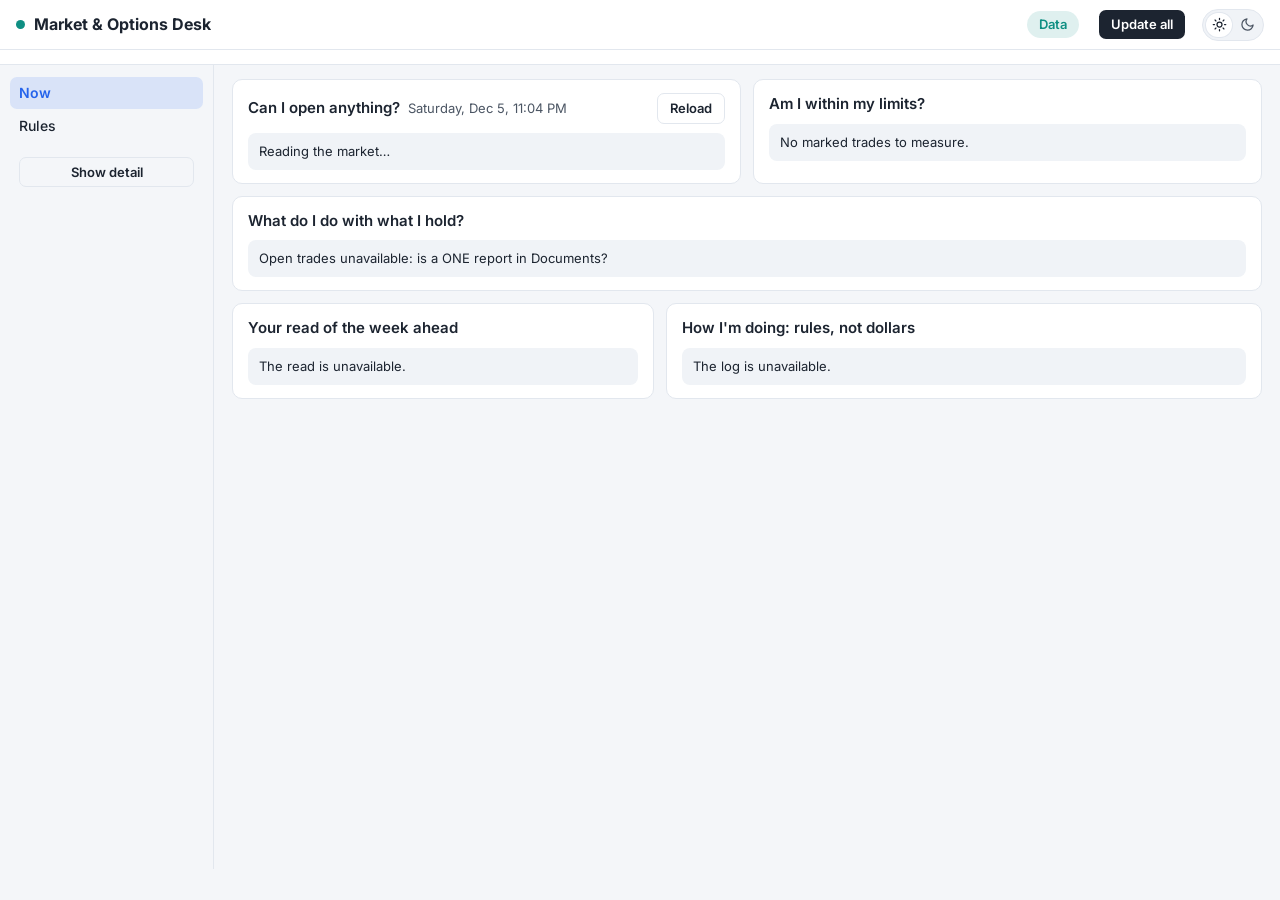
==== commit e9181bb3: "Editable limits, midweek entry, delta gate, F49 scanner and A14 4-id cap" ====
--- a/web/index.html
+++ b/web/index.html
@@ -44,6 +44,7 @@
   </section>
   <section class="tab" id="tab-rules" hidden>
     <div class="row" style="gap:10px;margin-bottom:8px"><input id="rbFind" type="search" placeholder="Find a rule…" aria-label="Find a rule" style="max-width:260px"><span class="small muted" id="rbMeta"></span></div>
+    <section class="panel" id="rbLimits" style="margin-bottom:10px"><header><h2>Change your limits</h2><span class="small muted">% of NAV or ids per ticker/account</span></header><div id="rbLimBody"><div class="state loading">Reading your limits…</div></div></section>
     <div id="rbBody"><div class="state loading">Reading the rules…</div></div>
   </section>
   <section class="tab" id="tab-actions" hidden>
@@ -215,6 +216,7 @@
       <section class="panel c4" data-sub="Scanner"><header><h2>Where the edge is</h2><span class="small muted" id="a14HeatNote"></span></header><div class="chart" id="a14Heat"></div></section>
       <section class="panel c8 scrollp" data-sub="Scanner"><header><h2>Top setups</h2><span class="small muted">put BWB, 1 lot = +1 upper / −2 short / +1 lower · $ per lot · click a column to rank, a row for its risk graph</span></header><div id="a14Table"></div>
         <p class="note">Priced from a live TWS chain (frozen closing quotes outside market hours): own IV from mids off the put-call-parity forward, one smile per expiry, every leg priced from it. The exit scenario holds each strike's IV (sticky strike) and lets time pass; the odds use a lognormal with the chosen volatility, which understates crash risk, so check the −1σ and Stress columns and the risk graph too. Stress = index −5% by the exit date with every strike's IV 5 points higher, a typical sell-off. Exit date = your average days held for that entry DTE (Journal) unless you type one. "Your usual" = upper long within ±1% of spot and short 0.5–3.5% below, like your A14 entries in ONE. Risk = the loss below the lower wing (or the debit, if larger).</p></section>
+      <section class="panel c12" data-sub="F49 tent"><header><h2>F49: far-OTM put tent</h2><span class="small muted" id="f49Meta"></span></header><div id="f49Body"><div class="state loading">Pricing the tent…</div></div></section>
       <section class="panel modalp" id="a14DetailPanel" hidden><header><h2>Selected setup</h2><button type="button" class="ghost mclose">Close</button></header><div id="a14Detail"></div></section>
       <section class="panel c12" data-sub="Your history"><header><h2>Your A14 history</h2><span class="small muted">entries from your newest ONE report</span></header><div id="a14Hist"><div class="state">Loading…</div></div></section>
     </div>
@@ -480,21 +482,21 @@
           <li><b>Lots:</b> The same lots in every account, worked out on the smallest NAV, so none goes over 1.5%.</li>
           <li><b>Exit:</b> +7% target, −20% stop, out by 7 DTE. Watched every day.</li>
           <li><b>Adds:</b> None. New risk is always a new id.</li>
-          <li><b>Ladder:</b> At most 4 ids per ticker and account. Adjustment days are Monday, Wednesday and Friday in New York. Risk grid → What-if → Book limits checks the open book against the cap and the 7.5%, and Actions shows any breach at the top.</li>
-          <li><b>Entry:</b> Friday, one id per ticker, the Friday expiry nearest 49 DTE (42–56). Skip it with 4 open.</li>
+          <li><b>Ladder:</b> At most 4 ids per ticker and account. Risk grid → What-if → Book limits checks the open book against the cap and the 7.5%, and Actions shows any breach at the top.</li>
+          <li><b>Entry:</b> One id per ticker a week, the Friday expiry nearest 49 DTE (42–56): on the Friday, or earlier in the week when the readiness bar reads full or three-quarter size for that ticker and every account is inside its limits (from 12 Nov 2026). A midweek id replaces that week's Friday entry. Skip it with 4 open.</li>
           <li><b>Regime:</b> One structure. The tent sits 0.2 sd higher with the index more than 1% above its 20-day average, 0.2 sd lower more than 1% below, centred otherwise.</li>
           <li><b>Strikes:</b> The desk's sd shape, shown in Actions → New trades. No hand-picking.</li>
-          <li><b>Adjust:</b> Reshapes only on a window day, on the Trade plan's gates. None at 21 DTE or less.</li>
+          <li><b>Adjust:</b> Only with the id's delta beyond ±3 a lot (from 12 Nov 2026; before that, on Monday, Wednesday or Friday), never on a trade up 3% or more, and none at 21 DTE or less.</li>
           <li><b>Scoreboard, not a target:</b> since 10 Nov 2026 the desk scores drawdown from each account's peak, rules followed and your reads of the week ahead (P&amp;L → Scoreboard). The 1%-a-week target is retired. Your own limits sit above the rule page: all A14 worst cases under your cap and a 5% day under your stress limit, per account; over either, the ladder shows no new id.</li>
         </ul>
-        <p class="note">Ids entered before 2 Nov keep their own lots and strikes and aren't scored against this page, though the Trade plan applies the 7 DTE exit and the windows to them from now on. The Journal shows how older trades would have scored only with hindsight switched on. Flags, not orders.</p>
+        <p class="note">Ids entered before 2 Nov keep their own lots and strikes and aren't scored against this page, though the Trade plan applies the 7 DTE exit and the delta band to them from now on. The Journal shows how older trades would have scored only with hindsight switched on. Flags, not orders.</p>
       </section>
       <section class="panel c6" id="g-a14why" data-sub="A14 rules"><header><h2>What the numbers said</h2><span class="small muted">model, every Friday since 2009</span></header>
         <ul class="gl">
           <li><b>Exit at 7 DTE:</b> beat 2 DTE at every entry DTE and halved the losses over 50% of margin.</li>
           <li><b>Entry at 42–56 DTE:</b> beat entries at 35 DTE or less. A −5% and +10 vol shock costs about $3,100 per $10k of worst case at 45 DTE, against $6,000 at 14 and $8,500 at 7.</li>
           <li><b>Cap of 4:</b> cost almost nothing against no cap, with less swing.</li>
-          <li><b>Daily stops:</b> checking stops only on window days raised losses over 50% of margin from 0.6% to 1.8% of trades, so targets and stops aren't on the window timetable.</li>
+          <li><b>Daily stops:</b> checking stops only three days a week raised losses over 50% of margin from 0.6% to 1.8% of trades, so targets and stops are watched every day.</li>
           <li><b>Vega and gamma:</b> vega is about 2–3% of worst case at every DTE, so capping worst case caps vega. A 1% index move costs about a day's theta; the 7 DTE exit keeps gamma out of the last week.</li>
           <li><b>One structure:</b> three regime versions added under a point a trade. Regime pays through size, which is the readiness bar's job.</li>
         </ul>
@@ -622,6 +624,7 @@
 <script src="backtest.js"></script>
 <script src="heads.js"></script>
 <script src="actions.js"></script>
+<script src="f49.js"></script>
 <script src="now.js"></script>
   <script src="update.js"></script>
 </body>
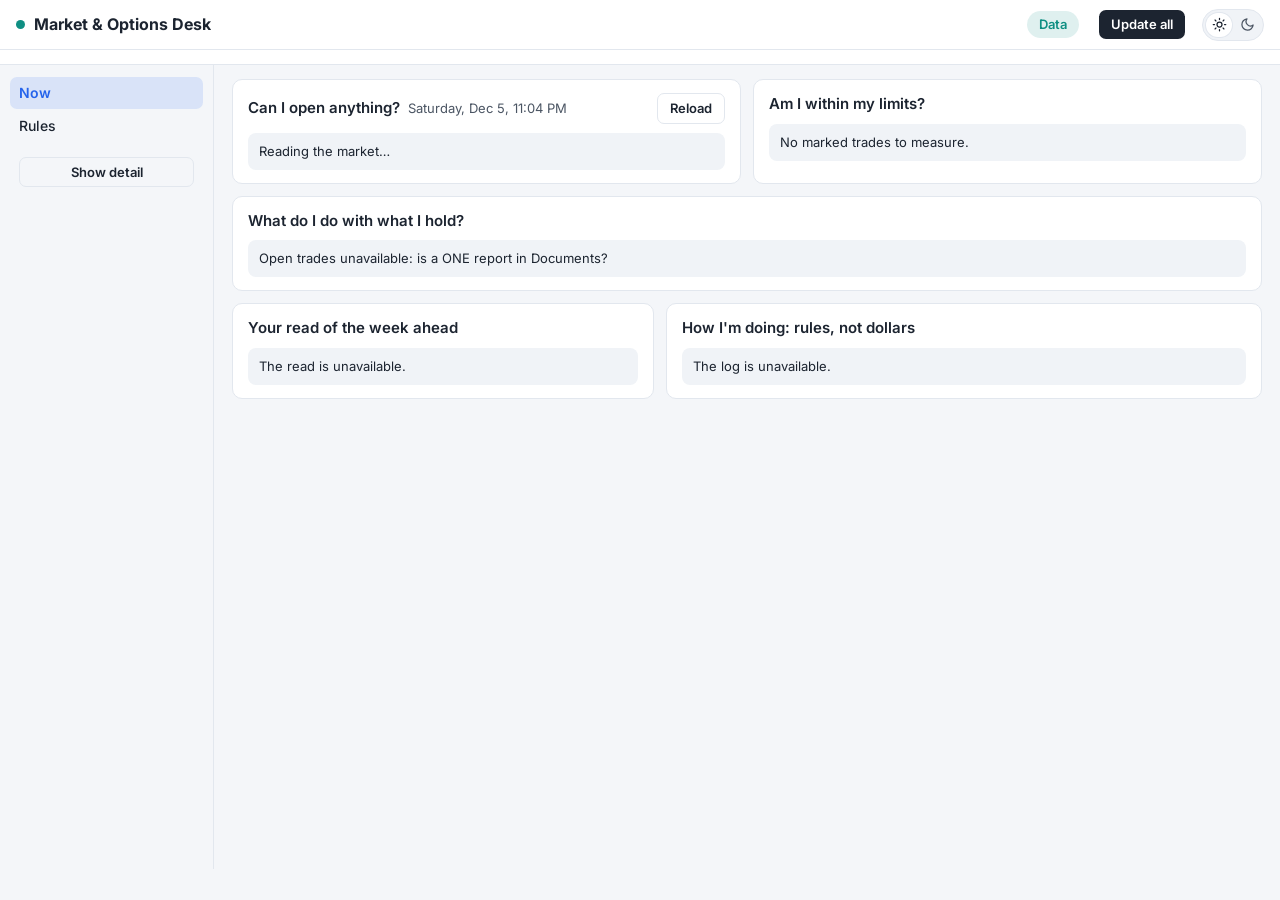
==== commit 89ac2a91: "130-day structure panel; record monthlies listed by their Thursday Co-Authored-By: Claude Fable 5.2 " ====
--- a/web/index.html
+++ b/web/index.html
@@ -217,6 +217,7 @@
       <section class="panel c8 scrollp" data-sub="Scanner"><header><h2>Top setups</h2><span class="small muted">put BWB, 1 lot = +1 upper / −2 short / +1 lower · $ per lot · click a column to rank, a row for its risk graph</span></header><div id="a14Table"></div>
         <p class="note">Priced from a live TWS chain (frozen closing quotes outside market hours): own IV from mids off the put-call-parity forward, one smile per expiry, every leg priced from it. The exit scenario holds each strike's IV (sticky strike) and lets time pass; the odds use a lognormal with the chosen volatility, which understates crash risk, so check the −1σ and Stress columns and the risk graph too. Stress = index −5% by the exit date with every strike's IV 5 points higher, a typical sell-off. Exit date = your average days held for that entry DTE (Journal) unless you type one. "Your usual" = upper long within ±1% of spot and short 0.5–3.5% below, like your A14 entries in ONE. Risk = the loss below the lower wing (or the debit, if larger).</p></section>
       <section class="panel c12" data-sub="F49 tent"><header><h2>F49: far-OTM put tent</h2><span class="small muted" id="f49Meta"></span></header><div id="f49Body"><div class="state loading">Pricing the tent…</div></div></section>
+      <section class="panel c12" data-sub="130-day structure"><header><h2>130-day structure: put butterfly + call calendar</h2><span class="small muted" id="ldMeta"></span></header><div id="ldBody"><div class="state loading">Pricing the structure…</div></div></section>
       <section class="panel modalp" id="a14DetailPanel" hidden><header><h2>Selected setup</h2><button type="button" class="ghost mclose">Close</button></header><div id="a14Detail"></div></section>
       <section class="panel c12" data-sub="Your history"><header><h2>Your A14 history</h2><span class="small muted">entries from your newest ONE report</span></header><div id="a14Hist"><div class="state">Loading…</div></div></section>
     </div>
@@ -625,6 +626,7 @@
 <script src="heads.js"></script>
 <script src="actions.js"></script>
 <script src="f49.js"></script>
+<script src="longdated.js"></script>
 <script src="now.js"></script>
   <script src="update.js"></script>
 </body>
